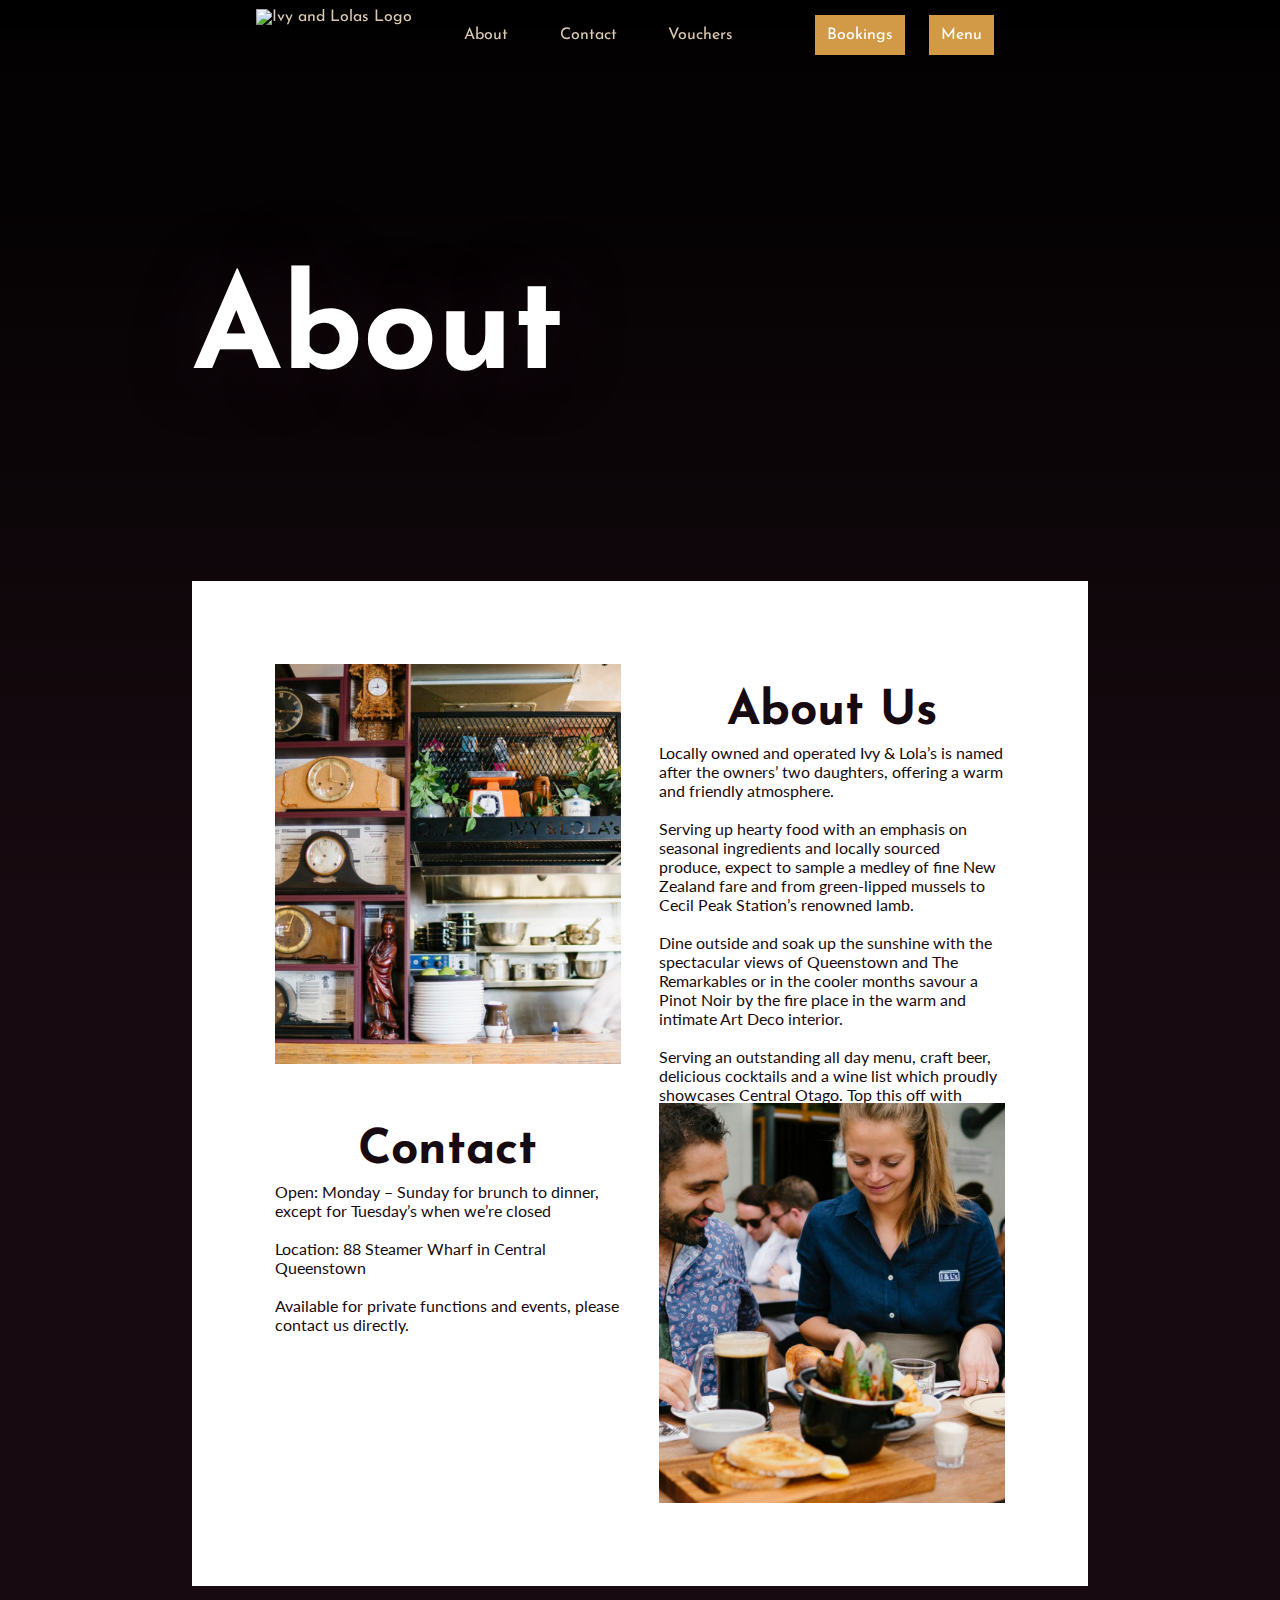
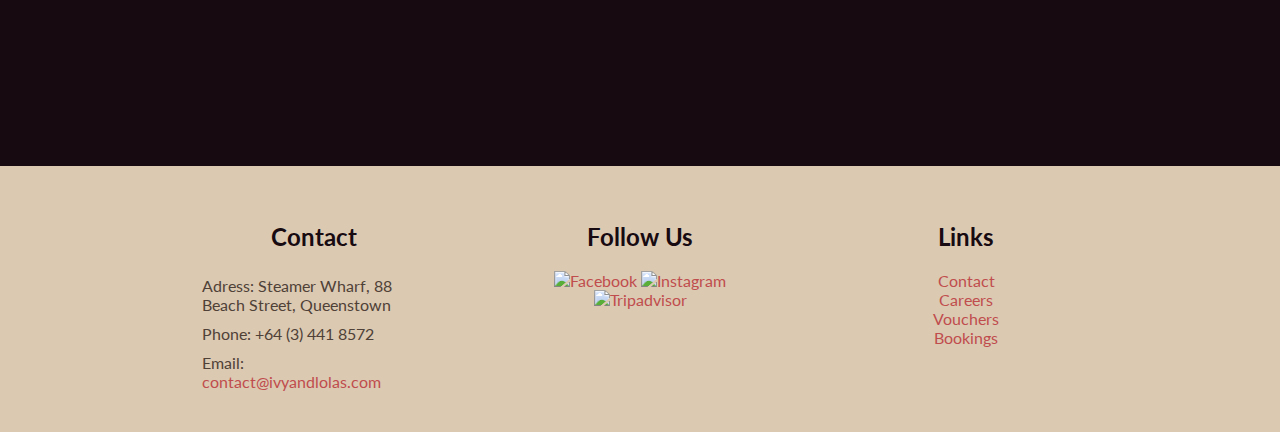
==== about.html @ 7a624e5d "Started work on the template on the "About" page that will be reused on the contact, vouchers and bo" ====
<!DOCTYPE html>
<html lang="en">
<head>
  <meta charset="UTF-8">
  <meta name="viewport" content="width=device-width, initial-scale=1.0">
  <meta http-equiv="X-UA-Compatible" content="ie=edge">
  <link rel="stylesheet" href="style.css">
  <title>About - Ivy & Lola's Queenstown open from 9am - late serving brunch & dinner</title>
</head>
<body>
  <div class="menuimg" id="heroimgBrunch">
    <div id="nav">
      <nav>
        <div id="containernav">
          <div id="block1">
            <a href="index.html"> <img id="Logo" src="Images/Logo.png" alt="Ivy and Lolas Logo"> </a>
          </div>
          <div id="block2">
            <div class="midnavtxt"><a href="about.html">About</a></div>
            <div class="midnavtxt"><a href="contact.html">Contact</a></div>
            <div class="midnavtxt"><a href="Voucher.html">Vouchers</a></div>
          </div>
          <div id="block3">
            <div class="cta"><a href="Book.html">Bookings</a></div>
            <div class="cta"><a href="Menu.html">Menu</a></div>
          </div>
        </div>
      </nav>
    </div>






    <div class="herotxt" id="htxt1">About</div>

  <div class="nondisplacedtxtboxcont">
   <div class="textbox">
     <div class="flexoverflow4x4" id="aboutimg1"></div>
     <div class="flexoverflow4x4">
       <div class="centercont toppadding">
         <div>
            <h1>
               About Us
            </h1>
            <div class="menuitemtxt">

Locally owned and operated Ivy & Lola’s is named after the owners’ two daughters, offering a warm and friendly atmosphere. <br> <br>
Serving up hearty food with an emphasis on seasonal ingredients and locally sourced produce, expect to sample a medley of fine New Zealand fare and from green-lipped mussels to Cecil Peak Station’s renowned lamb. <br> <br>
Dine outside and soak up the sunshine with the spectacular views of Queenstown and The Remarkables or in the cooler months savour a Pinot Noir by the fire place in the warm and intimate Art Deco interior.
<br> <br> Serving an outstanding all day menu, craft beer, delicious cocktails and a wine list which proudly showcases Central Otago.  Top this off with excellent service and you will see why Ivy and Lola’s is amongst Queenstown’s select dining experiences.
</div>
         </div>
      </div>
     </div>
     <div class="flexoverflow4x4">
       <div class="centercont toppadding">
         <div>
            <h1>
               Contact
            </h1>
            <div class="menuitemtxt">
              Open: Monday – Sunday for brunch to dinner, except for Tuesday’s when we’re closed <br> <br>

Location: 88 Steamer Wharf in Central Queenstown <br> <br>

Available for private functions and events, please contact us directly.
            </div>
         </div>
      </div>
     </div>
     <div class="flexoverflow4x4" id="aboutimg2"></div>
   </div>
  </div>
</div>



  <footer>
    <div class="footertab" id="footertab1">
      <h2>
        Contact
      </h2>
      <div class="subfootertext">
        <div class="fcpadding">
          Adress: Steamer Wharf,
  88 Beach Street, Queenstown
        </div>
        <div class="fcpadding">
          Phone: +64 (3) 441 8572
        </div>
        <div class="fcpadding">
          Email: <a href="mailto:contact@ivyandlolas.com"> contact@ivyandlolas.com</a>
        </div>
      </div>
    </div>
    <div class="footertab">
      <h2>
        Follow Us
      </h2>
      <div class="subfootertext">
  <a href="https://www.facebook.com/IvyandLolas/"><img src="Images/Star-Facebook-Transparent.png" alt="Facebook" class="footerlogos"></img></a>
  <a href="https://www.instagram.com/ivyandlolas/"><img src="Images/Star-Instagram-Transparent.png" alt="Instagram" class="footerlogos"></img></a>
  <a href="https://www.tripAdvisor.co.uk/Restaurant_Review-g255122-d3347935-Reviews-Ivy_Lola_s_Kitchen_Bar-Queenstown_Otago_Region_South_Island.html"><img src="Images/Star-TripAdvisor-Transparent.png" alt="Tripadvisor" class="footerlogos"></img></a>
      </div>
    </div>
    <div class="footertab">
      <h2>
        Links
      </h2>
      <div class="subfootertext">
        <a href="Contact.html">Contact</a><br>
        <a href="Careers.html">Careers</a><br>
        <a href="Voucher.html">Vouchers</a><br>
        <a href="Book.html">Bookings</a><br>
      </div>
    </div>
  </footer>
</body>
</html>
---- style.css ----
@import url('https://fonts.googleapis.com/css2?family=Josefin+Sans:wght@400;700&family=Lato:wght@300&display=swap');
/*
font-family: 'Josefin Sans', sans-serif;
font-family: 'Lato', sans-serif;

BELOW IS THE INITIAL SETUP & COLOURS
*/
:root {
--Main: #D29947;
--MainL: #4F4137;
--MainLL: #dbc9b2;
--MainD: #C04D4D;
--White: #ffffff;
--Black: #170a10;
}
html {
  scroll-behavior: smooth;
}
body {
  font-family: 'Lato', sans-serif;
  margin: 0;
  padding: 0;
  display: inline-block;
  font-size: 16px;
  background-color: var(--Black);
  color: var(--White);
  overflow-x: hidden;
}
/*
--------------------------------------------------------------------
ABOVE IS THE INITIAL SETUP & COLOURS

BELOW IS THE NAVIGATION BAR CSS
--------------------------------------------------------------------
*/
nav {
  display: flex;
  font-family: 'Josefin Sans', sans-serif;
  width: 100vw;
  justify-content: center;
}
#nav {
  position: fixed;
  background: linear-gradient(180deg, rgba(0,0,0,1) 0%, rgba(255,255,255,0) 100%);
  z-index: 2;
}
a {
  text-decoration: none;
  color: var(--MainLL);
}
a:hover{
  color: var(--Main);
}
#sidemenu a {
  color: var(--MainD);
}
#sidemenu a:hover {
  color: var(--Main);
  text-decoration: underline;
}
#containernav {
  width: 60vw;
  display: flex;
  justify-content: space-between;
  flex-flow: nowrap;
  margin: 1vh;
}
#block1 {
  /* width: 8%; */
  /* justify-content: space-around; */
  /* align-items: center; */
}
#Logo {
  width: 80px;
  justify-content: space-around;
}
#block2 {
  /* width: 50%; */
  display: flex;
  /* justify-content: space-around; */
  align-items: center;
}
#longdivider {
  padding: 0 5px;
}
.midnavtxt {
  padding: 0 1vw;
  text-decoration: none;
}
.midnavtxt a {
  padding: 1vw;
}
#block3 {
  display: flex;
  /* justify-content: space-around; */
  align-items: center;
  padding: 18px;
}
.cta a{
  /* text-decoration: none; */
  background-color: var(--Main);
  color: var(--White);
  margin: 0 12px;
  padding: 12px;
  /* text-align: center; */
  /* align-self: center; */
}
.cta a:hover {
  color: var(--Black);
  background-color: var(--MainLL);
}
/*
--------------------------------------------------------------------
ABOVE IS THE NAVIGATION BAR CSS

BELOW IS HERO TEXT / HERO IMAGES
--------------------------------------------------------------------
*/
.heroimg {
  width: 100vw;
  height: 100vh;
}
.menuimg {
  position: relative;
}
#heroimg1 {
  background: linear-gradient(180deg, var(--Black) 5%, rgba(255,255,255,0) 100%), url("Images/HeroImg1.jpg");
  background-position: center;
  background-size: cover;
  /* opacity: 80%; */
}
#heroimg2 {
  background: linear-gradient(180deg, var(--Black) 5%, rgba(255,255,255,0) 100%), url("Images/HeroImg2.jpg");
  background-position: center;
  background-size: cover;
}
#heroimgAboutUs {
  background: linear-gradient(180deg, var(--Black) 5%, rgba(255,255,255,0) 100%), url("Images/HeroImg2.jpg");
  background-position: center;
  background-size: cover;
}
#heroimgBrunch {
  background: linear-gradient(180deg, rgba(0,0,0,0.8) 20%, rgba(255,255,255,0) 100%), url("Images/HeroImgBR.jpg") 50%;
  width: 100vw;
  background-attachment: fixed;
  background-position: center;
  background-size: cover;
}
#heroimgDinner {
  background: linear-gradient(180deg, rgba(0,0,0,0.8) 20%, rgba(255,255,255,0) 100%), url("Images/HeroImgDI.jpg") 50%;
  width: 100vw;
  background-attachment: fixed;
  background-position: center;
  background-size: cover;
}
#heroimgDesert {
  background: linear-gradient(180deg, rgba(0,0,0,0.8) 20%, rgba(255,255,255,0) 100%), url("Images/HeroImgDE.jpg") 50%;
  width: 100vw;
  background-attachment: fixed;
  background-position: center;
  background-size: cover;
}
#heroimgKids {
  background: linear-gradient(180deg, rgba(0,0,0,0.8) 20%, rgba(255,255,255,0) 100%), url("Images/HeroImgKI.jpg") 50%;
  width: 100vw;
  background-attachment: fixed;
  background-position: center;
  background-size: cover;
}
#heroimgWine {
  background: linear-gradient(180deg, rgba(0,0,0,0.8) 20%, rgba(255,255,255,0) 100%), url("Images/HeroImgWI.jpg") 50%;
  width: 100vw;
  background-attachment: fixed;
  background-position: center;
  background-size: cover;
}
#heroimgBeer {
  background: linear-gradient(180deg, rgba(0,0,0,0.8) 20%, rgba(255,255,255,0) 100%), url("Images/HeroImgBE.jpg") 50%;
  width: 100vw;
  background-attachment: fixed;
  background-position: center;
  background-size: cover;
}
#heroimgCocktails {
  background: linear-gradient(180deg, rgba(0,0,0,0.8) 20%, rgba(255,255,255,0) 100%), url("Images/HeroImgCT.jpeg") 50%;
  width: 100vw;
  background-attachment: fixed;
  background-position: center;
  background-size: cover;
}
#heroimgSoftDrinks {
  background: linear-gradient(180deg, rgba(0,0,0,0.8) 20%, rgba(255,255,255,0) 100%), url("Images/HeroImgSD.jpg") 50%;
  width: 100vw;
  background-attachment: fixed;
  background-position: center;
  background-size: cover;
}
#heroimg4 {
  background: linear-gradient(180deg, var(--Black) 5%, rgba(255,255,255,0) 100%), url("Images/HeroImg4.jpg");
  background-position: center;
  background-size: cover;
}
#heroimg5 {
  background: linear-gradient(180deg, var(--Black) 5%, rgba(255,255,255,0) 100%), url("Images/HeroImg5.jpg");
  background-position: center;
  background-size: cover;
}
#heroimg6 {
  background: linear-gradient(180deg, var(--Black) 5%, rgba(255,255,255,0) 100%), url("Images/HeroImg6.jpg");
  background-position: center;
  background-size: cover;
}
.herotxt {
  font-family: 'Josefin Sans', sans-serif;
  color: var(--White);
  text-shadow: 0 0 5vw var(--Black);
  font-weight: bold;
  padding: 30vh 0 0 15vw;
  font-size: 130px;
}
.menutxt {
  padding: 20vh 0 10vh 5vw;
  font-size: 92px;
  background-color: rgba(0,0,0,.6);
  /* color: var(--Black); */
  width: 100vw;
  text-align: center;
}

.herosubtxt {
  padding-left: 15vw;
  font-size: 16px;
  opacity: 90%;
  font-family: 'Lato', sans-serif;
}
/*
--------------------------------------------------------------------
ABOVE IS HERO TEXT / HEAD OF PAGE

BELOW IS MID SECTION / IMAGE TILES
--------------------------------------------------------------------
*/
#columncont1 {
  width: 100%;
  height: 60vh;
  display: flex;
  align-items: center;
  justify-content: center;
  background: linear-gradient(90deg, var(--Black) 25%, rgba(255,255,255,0) 100%), url("Images/tile1.jpg");
  background-position: center;
  background-size: cover;
}
#columncont2 {
  width: 100%;
  height: 60vh;
  display: flex;
  align-items: center;
  justify-content: center;
  background: linear-gradient(-90deg, var(--Black) 25%, rgba(255,255,255,0) 100%), url("Images/tile2.jpg");
  background-position: center;
  background-size: cover;
}
#buttonincolumn2 {
  display: flex;
  flex-direction: row;
  width: 12vw;
  justify-content: space-between;
  align-self: flex-end;
}
#columncont2 .subcolumn {
  justify-content: flex-end;
}
#columncont2 .cHeader {
  text-align: right;
}
#columncont3 {
  width: 100%;
  height: 60vh;
  display: flex;
  align-items: center;
  justify-content: center;
  background: linear-gradient(90deg, var(--Black) 25%, rgba(255,255,255,0) 100%), url("Images/tile3.jpg");
  background-position: center;
  background-size: cover;
}
.columns .cta a {
  align-items: flex-end;
  justify-content: flex-end;
  padding: 0.8vw;
  margin-right: 20px;
}
.columns .cta {
  margin: 5vh 0;
}
.subcolumn {
  width: 60vw;
  display: flex;
  flex-direction: column;
  justify-content: space-between;
}
.columnmain {
  margin: 10vh 0;
}
.ctext {
  display: flex;
  justify-content: center;
}
#columncont2 .csubtxt {
  justify-content: flex-end;
  text-align: right;
}
.cHeader {
  font-size: 78px;
  font-family: 'Josefin Sans', sans-serif;
}
.csubtxt {
  font-size: 16px;
}
/*
--------------------------------------------------------------------
ABOVE IS MID SECTION / IMAGE TILES

BELOW IS FOOTER SECTION
--------------------------------------------------------------------
*/
footer {
  width: 100vw;
  display: flex;
  justify-content: center;
  padding: 4vh 0;
  color: var(--MainL);
  background: var(--MainLL);
  position: absolute;
  flex-flow: wrap;
  z-index: 5;
}
footer a{
  color: var(--MainD);
}
footer h2 {
  color: var(--Black);
}
#imagecontfooter {
  text-align: center;
}
#imagecontfooter .subfootertext {
  display: flex;
  justify-content: center;
}
#imagecontfooter img{
  padding: .4vw;
}
.subfootertext #contactfooter {
  text-align: right;
}
.footertab {
  width: 224px;
  padding: 0 4vw;
  text-align: center;
}
.footerlogos{
  width: 50px;
  height: 50px;
}
.footerlogos:hover {
  filter: invert(20%);
}
.fcpadding {
  padding: 5px 0;
}
#footertab1 .subfootertext {
  display: flex;
  flex-direction: column;
  text-align: left;
}
#fcleft {

}
#fcright {

}
/*
--------------------------------------------------------------------
ABOVE IS FOOTER SECTION

BELOW IS MENU SIDE-BAR
--------------------------------------------------------------------
*/
.menutitlecenter {
  width: 70%;
  text-align: center;
}
.menutitlecenter h2 {
  font-size: 36px;
}
#sidemenu {
  position: absolute;
  top: 0%;
  height: 100vh;
  width: 8vw;
  background: #fff;
  color: #000;
  padding: 0 3vw;
  display: flex;
  flex-direction: column;
  justify-content: center;
}
.subitemmenu {
  padding: 1.3vh 0;
}
.sidemenuitem h2{
  padding-top: 5vh;
  font-size: 240%;
}
#txtboxcont {
  width: 90vw;
  transform: translateX(12vw);
  display: flex;
  justify-content: center;
}
.nondisplacedtxtboxcont {
  width: 100vw;
  display: flex;
  justify-content: center;
}
#txtboxcont h5, #txtboxcont h2, #txtboxcont {
  color: var(--Black);
}

h5 {
  font-weight: 300;
}
.textbox {
  width: 60vw;
  padding: 5vw;
  background-color: var(--White);
  margin: 20vh 10%;
}
.MenuItem {
  display: flex;
  padding: 1% 0;
  border-bottom: 1px dashed var(--Black);
}
.hidebottom {
  padding-top: 5vh;
  border-bottom: 1px rgba(0,0,0,0);
}
.MenuItemleftRow {
  width: 70%;
  padding-right: 5%;
}
.menuitemprice {
  display: flex;
  align-items: center;
  padding-right: 5%;
  justify-content: space-between;
  width: 100px;
}
.menuitemprice div{
  width: 120px;
  text-align: center;
}
.menuitemdietary {
  width: 10%;
  font-size: 12px;
  display: flex;
  align-items: center;
  justify-content:flex-start;
}
.menuitemdietary img {
  height: 20px;
  width: 20px;
}
.menuitehead {
  font-size: 120%;
  font-weight: 600;
  padding: 5px 0;
}
.centercont {
    height: 30px;
    display: flex;
    justify-content: center;
    padding-bottom: 5px;
    width: 100%;
  }
.toppadding {
  padding: 5% 0;
}
.centercont h1 {
  font-family: 'Josefin Sans', sans-serif;
  font-size: 300%;
  text-align: center;
  margin: 2% 0;
}
.dietexplainitem {
  display: flex;
  justify-content: center;
  height: 20px;
  width: 20%;
}
.dietexplainitem img {
  padding-right: 3%;
  width: 20px;
  height: 20px;
}
/*
--------------------------------------------------------------------
ABOVE IS MENU SIDE-BAR

BELOW IS ABOUT/CONTACT/VOUCHERS/BOOKING PAGES
--------------------------------------------------------------------
*/
.flexoverflow4x4 {
    width: 45%;
    height: 400px;
    margin: 2.5%;
}
.nondisplacedtxtboxcont .textbox {
  width: 60vw;
  padding: 5vw;
  background-color: var(--White);
  color: var(--Black);
  margin: 20vh 10%;
  display: flex;
  flex-wrap: wrap;
  justify-content: flex-start;
  align-items: center;
}
#aboutimg1 {
 background-image: url(Images/Tileimg1.jpg);
 background-position: center;
 background-size: cover;
}
#aboutimg2 {
  background-image: url(Images/Tileimg2.jpg);
  background-position: center;
  background-size: cover;
}
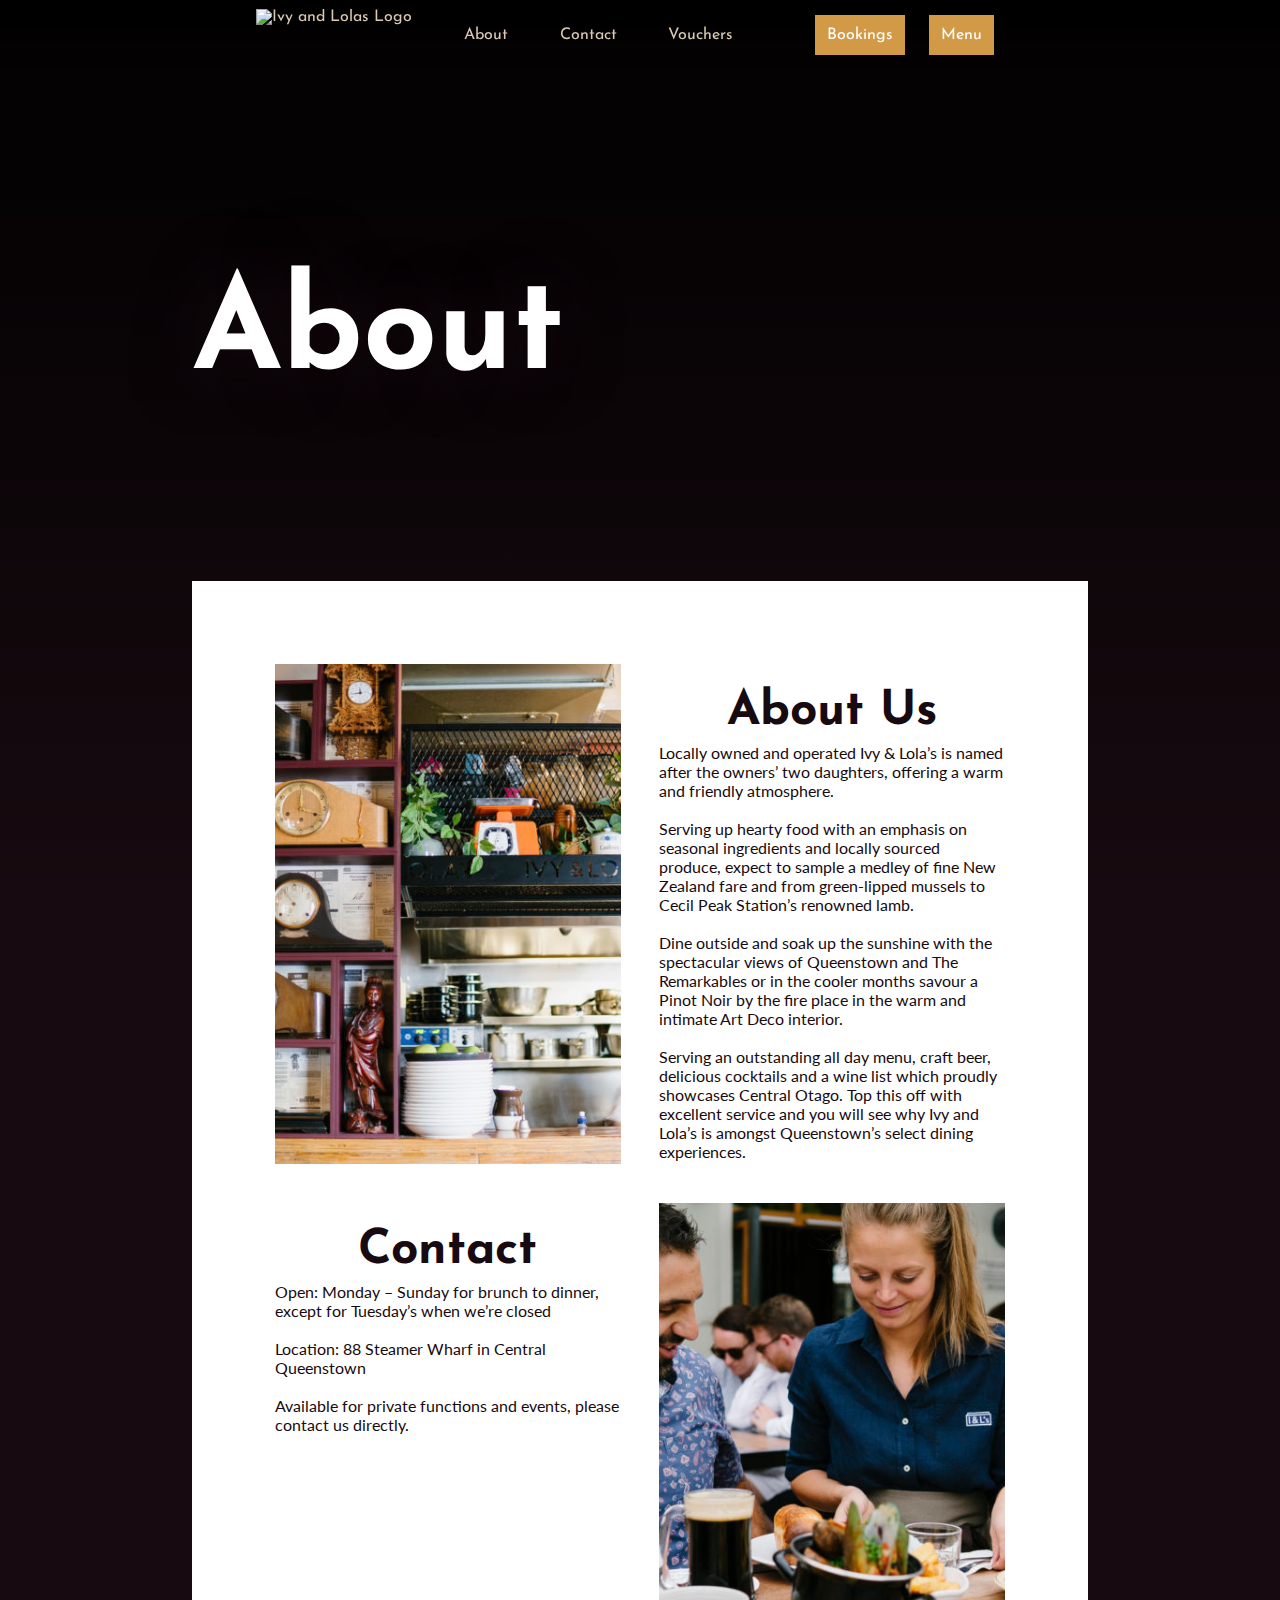
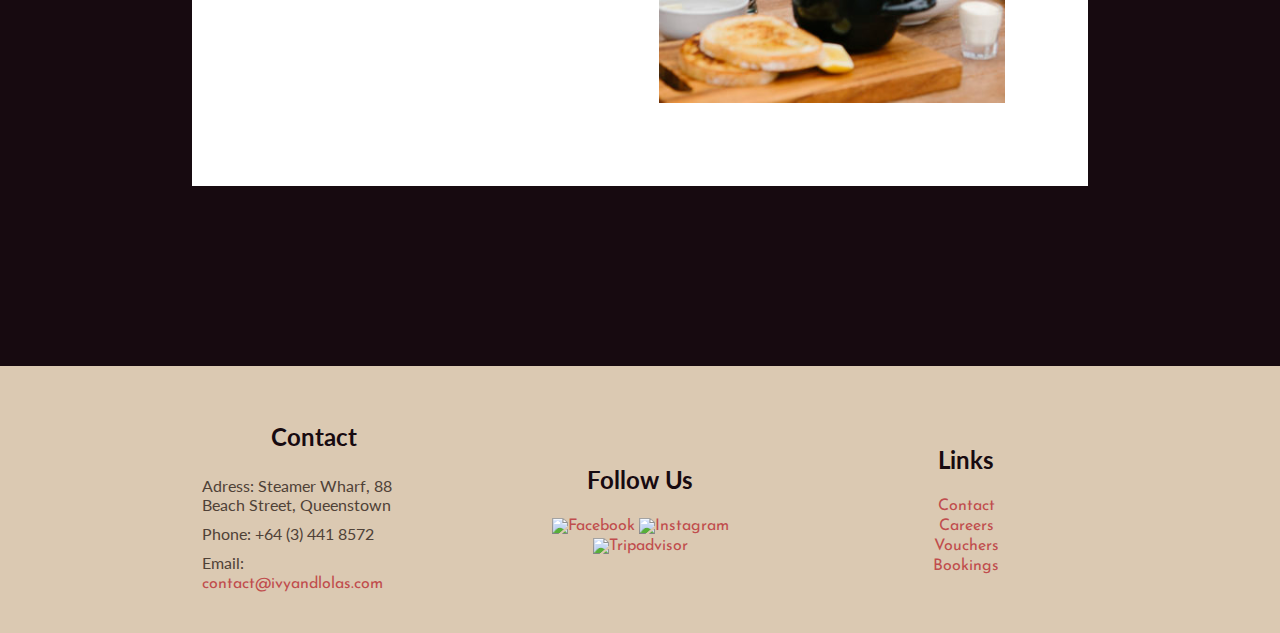
==== commit 66e87660: "Media queries for about page" ====
--- a/about.html
+++ b/about.html
@@ -54,7 +54,7 @@
          </div>
       </div>
      </div>
-     <div class="flexoverflow4x4">
+     <div class="flexoverflow4x4" id="orderendmq">
        <div class="centercont toppadding">
          <div>
             <h1>
@@ -100,9 +100,9 @@
         Follow Us
       </h2>
       <div class="subfootertext">
-  <a href="https://www.facebook.com/IvyandLolas/"><img src="Images/Star-Facebook-Transparent.png" alt="Facebook" class="footerlogos"></img></a>
-  <a href="https://www.instagram.com/ivyandlolas/"><img src="Images/Star-Instagram-Transparent.png" alt="Instagram" class="footerlogos"></img></a>
-  <a href="https://www.tripAdvisor.co.uk/Restaurant_Review-g255122-d3347935-Reviews-Ivy_Lola_s_Kitchen_Bar-Queenstown_Otago_Region_South_Island.html"><img src="Images/Star-TripAdvisor-Transparent.png" alt="Tripadvisor" class="footerlogos"></img></a>
+  <a href="https://www.facebook.com/IvyandLolas/"><img src="Images/Star-Facebook-Transparent.png" alt="Facebook" class="footerlogos"></a>
+  <a href="https://www.instagram.com/ivyandlolas/"><img src="Images/Star-Instagram-Transparent.png" alt="Instagram" class="footerlogos"></a>
+  <a href="https://www.tripAdvisor.co.uk/Restaurant_Review-g255122-d3347935-Reviews-Ivy_Lola_s_Kitchen_Bar-Queenstown_Otago_Region_South_Island.html"><img src="Images/Star-TripAdvisor-Transparent.png" alt="Tripadvisor" class="footerlogos"></a>
       </div>
     </div>
     <div class="footertab">
--- a/style.css
+++ b/style.css
@@ -46,6 +46,7 @@
 }
 a {
   text-decoration: none;
+  font-family: 'Josefin Sans', sans-serif;
   color: var(--MainLL);
 }
 a:hover{
@@ -80,7 +81,7 @@
   /* justify-content: space-around; */
   align-items: center;
 }
-#longdivider {
+.longdivider {
   padding: 0 5px;
 }
 .midnavtxt {
@@ -286,7 +287,6 @@
 .columns .cta a {
   align-items: flex-end;
   justify-content: flex-end;
-  padding: 0.8vw;
   margin-right: 20px;
 }
 .columns .cta {
@@ -324,15 +324,16 @@
 --------------------------------------------------------------------
 */
 footer {
-  width: 100vw;
-  display: flex;
-  justify-content: center;
-  padding: 4vh 0;
-  color: var(--MainL);
-  background: var(--MainLL);
-  position: absolute;
-  flex-flow: wrap;
-  z-index: 5;
+    width: 100vw;
+    display: flex;
+    justify-content: center;
+    align-items: center;
+    padding: 4vh 0;
+    color: var(--MainL);
+    background: var(--MainLL);
+    position: absolute;
+    flex-flow: wrap;
+    z-index: 5;
 }
 footer a{
   color: var(--MainD);
@@ -412,7 +413,7 @@
   padding-top: 5vh;
   font-size: 240%;
 }
-#txtboxcont {
+.txtboxcont {
   width: 90vw;
   transform: translateX(12vw);
   display: flex;
@@ -423,10 +424,12 @@
   display: flex;
   justify-content: center;
 }
-#txtboxcont h5, #txtboxcont h2, #txtboxcont {
+.txtboxcont h5, .txtboxcont h2, .txtboxcont {
   color: var(--Black);
 }
-
+h1 {
+  font-family: 'Josefin Sans', sans-serif;
+}
 h5 {
   font-weight: 300;
 }
@@ -503,6 +506,12 @@
   width: 20px;
   height: 20px;
 }
+.spacevli li{
+  padding: 10px 0;
+}
+.bold {
+  font-weight: bold;
+}
 /*
 --------------------------------------------------------------------
 ABOVE IS MENU SIDE-BAR
@@ -512,7 +521,7 @@
 */
 .flexoverflow4x4 {
     width: 45%;
-    height: 400px;
+    height: 500px;
     margin: 2.5%;
 }
 .nondisplacedtxtboxcont .textbox {
@@ -536,3 +545,55 @@
   background-position: center;
   background-size: cover;
 }
+/*
+--------------------------------------------------------------------
+ABOVE IS ABOUT/CONTACT/VOUCHERS/BOOKING PAGES
+
+BELOW IS MEDIA QUERIES
+--------------------------------------------------------------------
+*/
+@media screen and (max-width: 900px) {
+  footer {
+    flex-direction: column;
+  }
+  .footertab {
+    width: auto;
+    padding: 2vh 4vw;
+  }
+  .flexoverflow4x4 {
+    width: 100%;
+    height: 400px;
+  }
+  .nondisplacedtxtboxcont .textbox {
+    width: 100vw;
+    margin: 20vh 0;
+  }
+  #aboutimg2 {
+    order: 1;
+    margin-top: 100px;
+  }
+  #orderendmq {
+    order: 2;
+    height: 240px;
+  }
+  #footertab1 .subfootertext {
+    text-align: center;
+  }
+}
+@media screen and (max-width: 1180px) {
+  .nondisplacedtxtboxcont .textbox {
+    width: 100vw;
+    margin: 20vh 0;
+  }
+  #sidemenu {
+    display: none;
+  }
+  .textbox {
+    width: 100vw;
+    margin: 20vh 5vw;
+  }
+  .txtboxcont {
+    width: 100vw;
+    transform: none;
+  }
+}
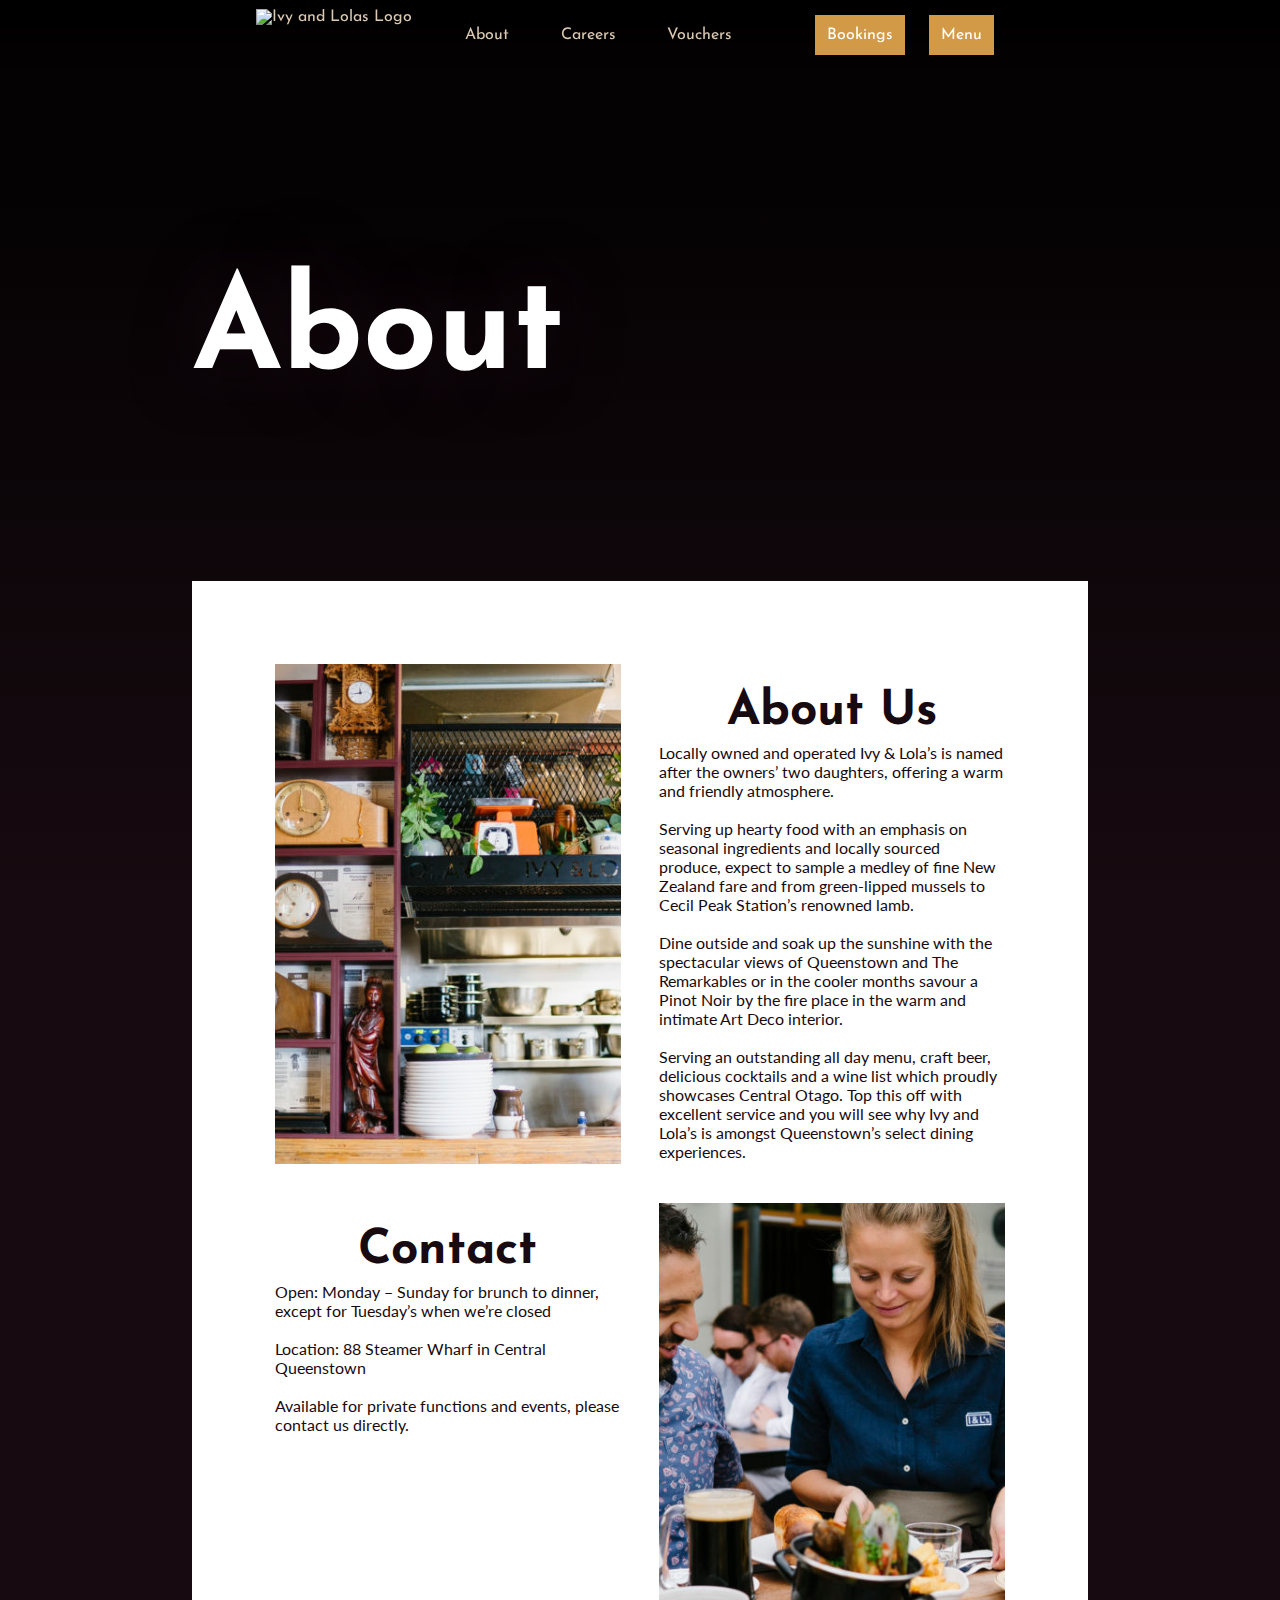
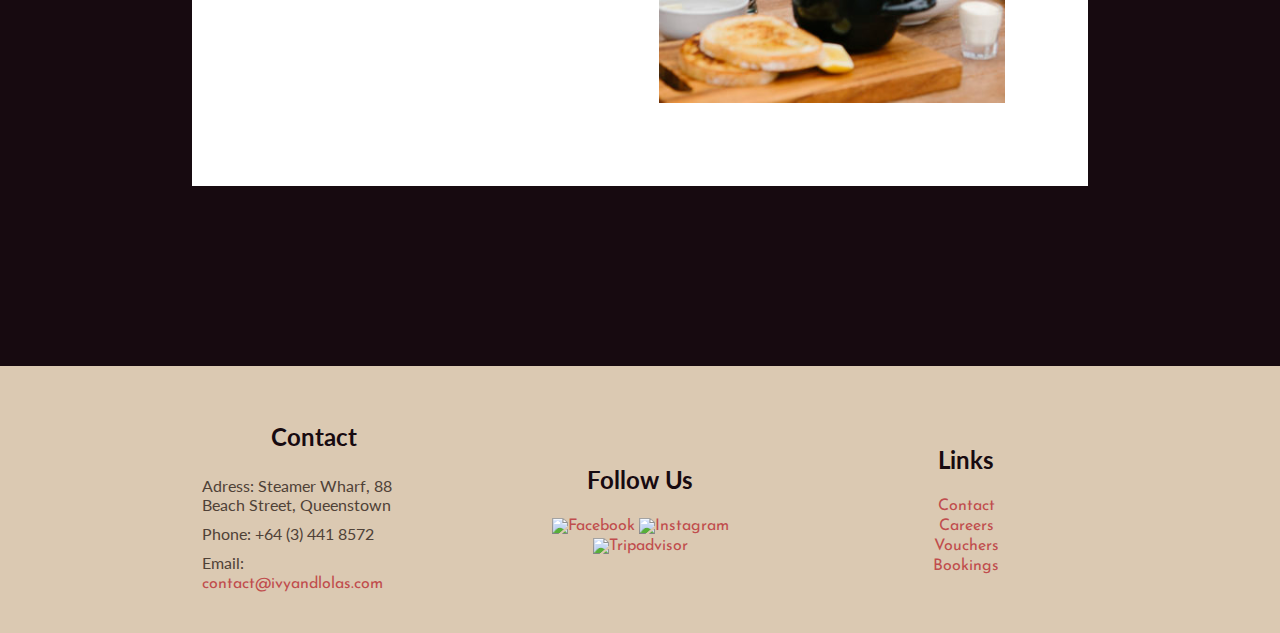
==== commit e35cbf28: "Careers not contact" ====
--- a/about.html
+++ b/about.html
@@ -17,7 +17,7 @@
           </div>
           <div id="block2">
             <div class="midnavtxt"><a href="about.html">About</a></div>
-            <div class="midnavtxt"><a href="contact.html">Contact</a></div>
+            <div class="midnavtxt"><a href="careers.html">Careers</a></div>
             <div class="midnavtxt"><a href="Voucher.html">Vouchers</a></div>
           </div>
           <div id="block3">
--- a/style.css
+++ b/style.css
@@ -128,6 +128,7 @@
   background: linear-gradient(180deg, var(--Black) 5%, rgba(255,255,255,0) 100%), url("Images/HeroImg1.jpg");
   background-position: center;
   background-size: cover;
+  background-attachment: fixed;
   /* opacity: 80%; */
 }
 #heroimg2 {
@@ -264,7 +265,6 @@
 #buttonincolumn2 {
   display: flex;
   flex-direction: row;
-  width: 12vw;
   justify-content: space-between;
   align-self: flex-end;
 }
@@ -552,7 +552,7 @@
 BELOW IS MEDIA QUERIES
 --------------------------------------------------------------------
 */
-@media screen and (max-width: 900px) {
+@media screen and (max-width: 885px) {
   footer {
     flex-direction: column;
   }
@@ -578,6 +578,20 @@
   }
   #footertab1 .subfootertext {
     text-align: center;
+  }
+  #block1 {
+    display: none;
+  }
+  #containernav {
+    width: 90vw;
+  }
+}
+@media screen and (max-width: 872px) {
+  .herosubtxt {
+    padding-left: 2vw;
+  }
+  .herotxt {
+    padding: 30vh 0 0 2vw;
   }
 }
 @media screen and (max-width: 1180px) {
@@ -597,3 +611,16 @@
     transform: none;
   }
 }
+
+
+
+
+#overlay1 {
+  display: none;
+  position: absolute;
+  width: 100vw;
+  height: 100vh;
+  background-size: cover;
+  background-position: center;
+  background-image: url(Images/Overlay1.png);
+}
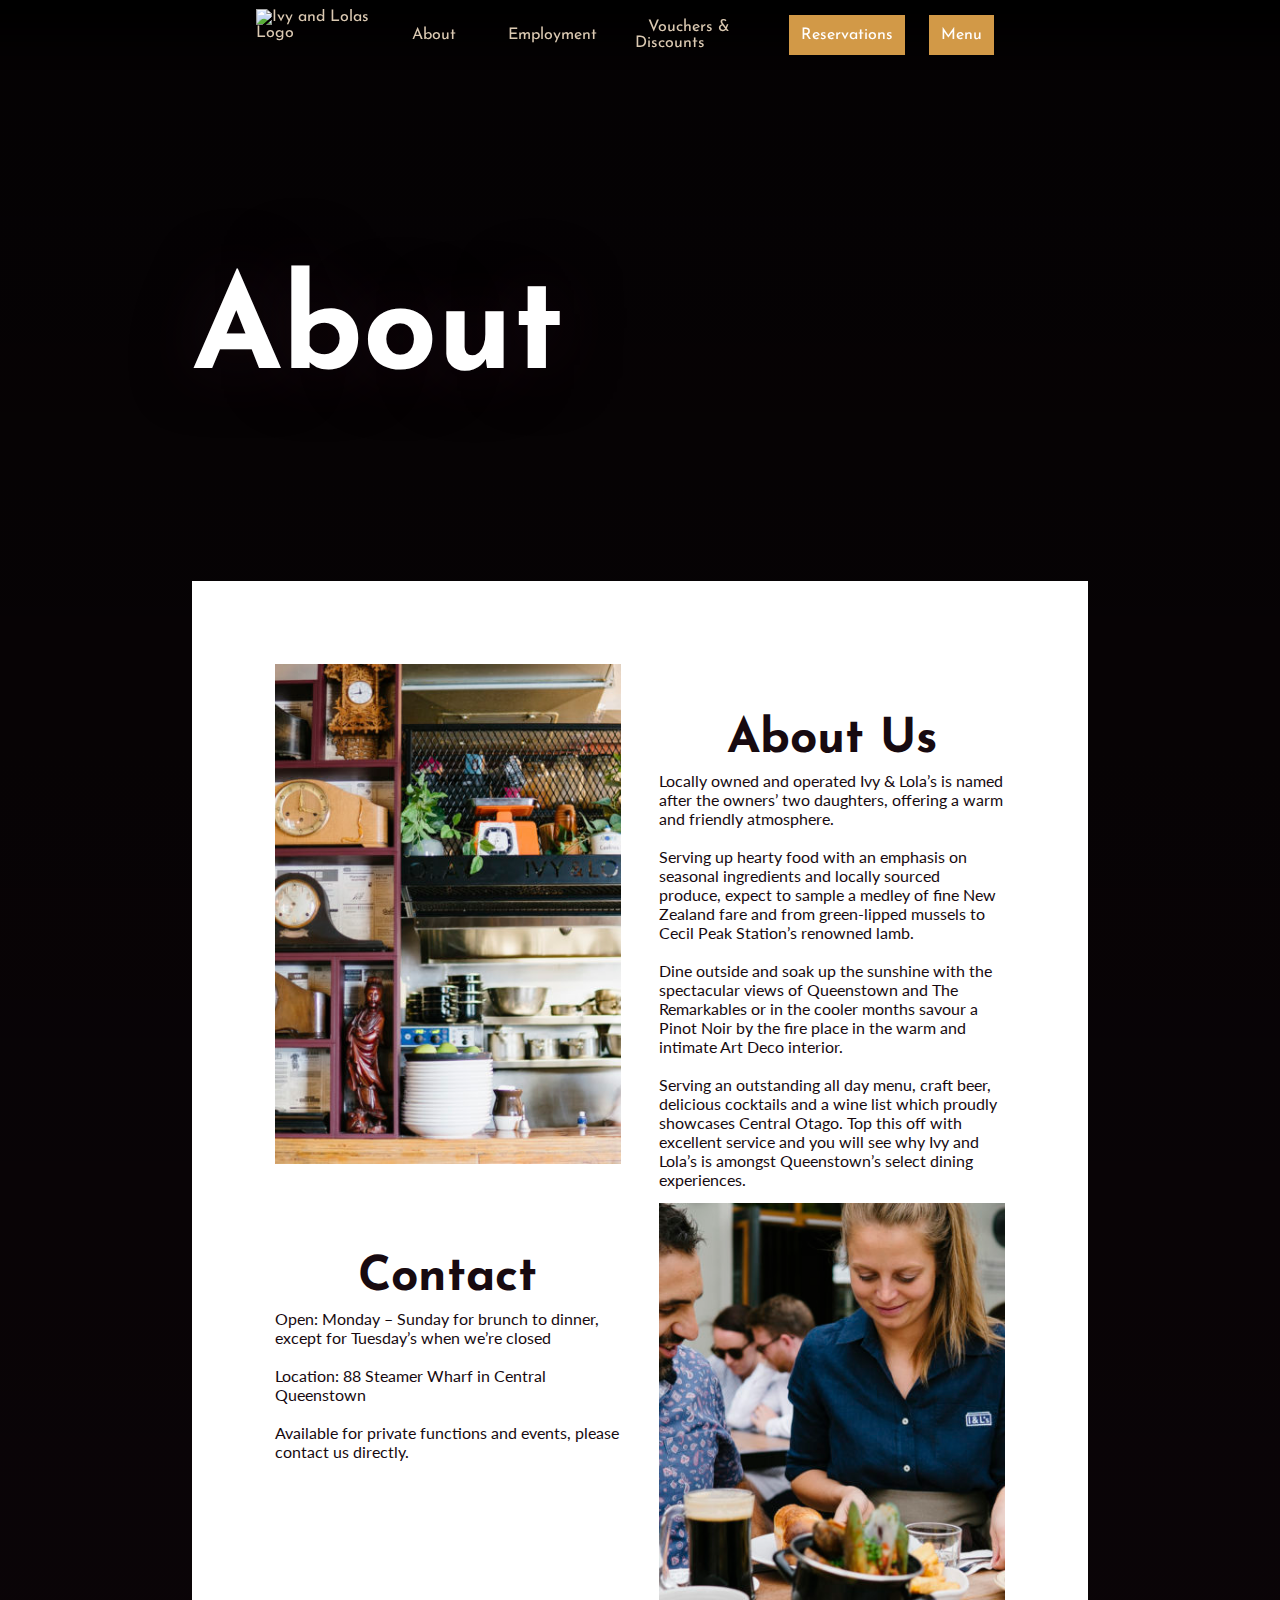
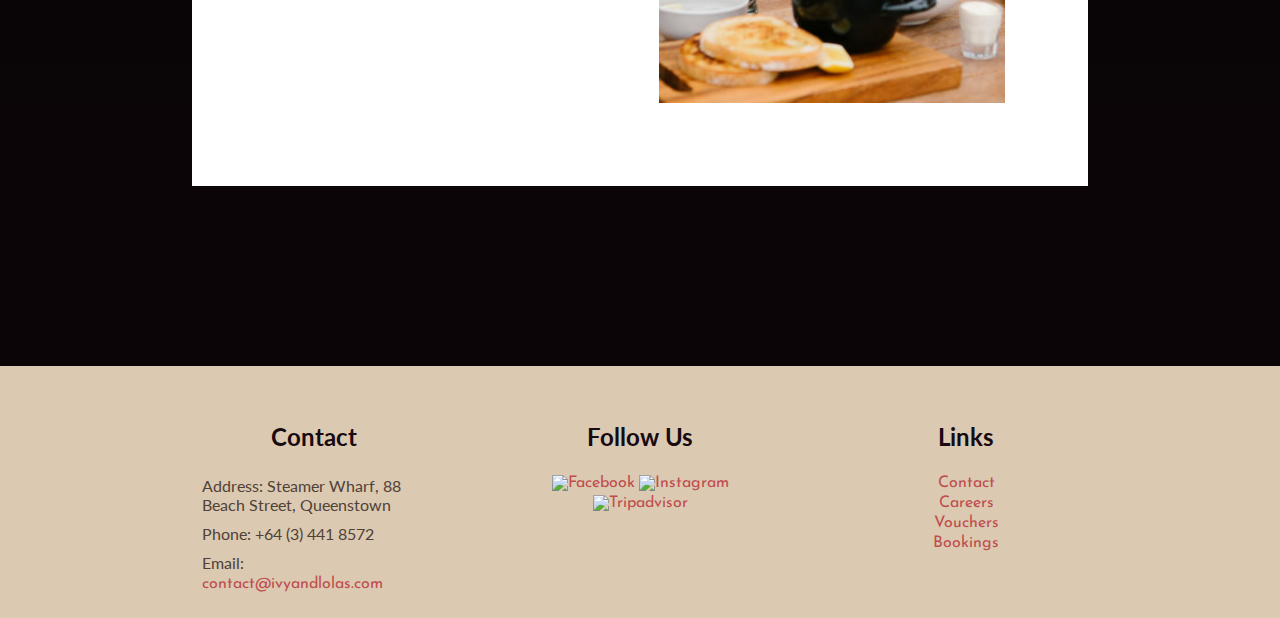
==== commit 1f6c3844: "foooter" ====
--- a/about.html
+++ b/about.html
@@ -8,7 +8,7 @@
   <title>About - Ivy & Lola's Queenstown open from 9am - late serving brunch & dinner</title>
 </head>
 <body>
-  <div class="menuimg" id="heroimgBrunch">
+  <div class="menuimg" id="heroimg2">
     <div id="nav">
       <nav>
         <div id="containernav">
@@ -17,11 +17,11 @@
           </div>
           <div id="block2">
             <div class="midnavtxt"><a href="about.html">About</a></div>
-            <div class="midnavtxt"><a href="careers.html">Careers</a></div>
-            <div class="midnavtxt"><a href="Voucher.html">Vouchers</a></div>
+            <div class="midnavtxt"><a href="careers.html">Employment</a></div>
+            <div class="midnavtxt"><a href="Voucher.html">Vouchers & Discounts</a></div>
           </div>
           <div id="block3">
-            <div class="cta"><a href="Book.html">Bookings</a></div>
+            <div class="cta"><a href="Book.html">Reservations</a></div>
             <div class="cta"><a href="Menu.html">Menu</a></div>
           </div>
         </div>
@@ -77,45 +77,45 @@
 
 
 
-  <footer>
-    <div class="footertab" id="footertab1">
-      <h2>
-        Contact
-      </h2>
-      <div class="subfootertext">
-        <div class="fcpadding">
-          Adress: Steamer Wharf,
-  88 Beach Street, Queenstown
-        </div>
-        <div class="fcpadding">
-          Phone: +64 (3) 441 8572
-        </div>
-        <div class="fcpadding">
-          Email: <a href="mailto:contact@ivyandlolas.com"> contact@ivyandlolas.com</a>
-        </div>
+<footer>
+  <div class="footertab" id="footertab1">
+    <h2>
+      Contact
+    </h2>
+    <div class="subfootertext">
+      <div class="fcpadding">
+        Address: Steamer Wharf,
+88 Beach Street, Queenstown
+      </div>
+      <div class="fcpadding">
+        Phone: +64 (3) 441 8572
+      </div>
+      <div class="fcpadding">
+        Email: <a href="mailto:contact@ivyandlolas.com"> contact@ivyandlolas.com</a>
       </div>
     </div>
-    <div class="footertab">
-      <h2>
-        Follow Us
-      </h2>
-      <div class="subfootertext">
-  <a href="https://www.facebook.com/IvyandLolas/"><img src="Images/Star-Facebook-Transparent.png" alt="Facebook" class="footerlogos"></a>
-  <a href="https://www.instagram.com/ivyandlolas/"><img src="Images/Star-Instagram-Transparent.png" alt="Instagram" class="footerlogos"></a>
-  <a href="https://www.tripAdvisor.co.uk/Restaurant_Review-g255122-d3347935-Reviews-Ivy_Lola_s_Kitchen_Bar-Queenstown_Otago_Region_South_Island.html"><img src="Images/Star-TripAdvisor-Transparent.png" alt="Tripadvisor" class="footerlogos"></a>
-      </div>
+  </div>
+  <div class="footertab">
+    <h2>
+      Follow Us
+    </h2>
+    <div class="subfootertext">
+<a href="https://www.facebook.com/IvyandLolas/"><img src="Images/Star-Facebook-Transparent.png" alt="Facebook" class="footerlogos"></a>
+<a href="https://www.instagram.com/ivyandlolas/"><img src="Images/Star-Instagram-Transparent.png" alt="Instagram" class="footerlogos"></a>
+<a href="https://www.tripAdvisor.co.uk/Restaurant_Review-g255122-d3347935-Reviews-Ivy_Lola_s_Kitchen_Bar-Queenstown_Otago_Region_South_Island.html"><img src="Images/Star-TripAdvisor-Transparent.png" alt="Tripadvisor" class="footerlogos"></a>
     </div>
-    <div class="footertab">
-      <h2>
-        Links
-      </h2>
-      <div class="subfootertext">
-        <a href="Contact.html">Contact</a><br>
-        <a href="Careers.html">Careers</a><br>
-        <a href="Voucher.html">Vouchers</a><br>
-        <a href="Book.html">Bookings</a><br>
-      </div>
+  </div>
+  <div class="footertab">
+    <h2>
+      Links
+    </h2>
+    <div class="subfootertext">
+      <a href="Contact.html">Contact</a><br>
+      <a href="Careers.html">Careers</a><br>
+      <a href="Voucher.html">Vouchers</a><br>
+      <a href="Book.html">Bookings</a><br>
     </div>
-  </footer>
+  </div>
+</footer>
 </body>
 </html>
--- a/style.css
+++ b/style.css
@@ -132,7 +132,7 @@
   /* opacity: 80%; */
 }
 #heroimg2 {
-  background: linear-gradient(180deg, var(--Black) 5%, rgba(255,255,255,0) 100%), url("Images/HeroImg2.jpg");
+  background: linear-gradient(rgba(0,0,0,0.8) 5%, rgba(0,0,0,0.5) 100%), url("Images/HeroImg2.jpg");
   background-position: center;
   background-size: cover;
 }
@@ -198,17 +198,22 @@
   background-size: cover;
 }
 #heroimg4 {
-  background: linear-gradient(180deg, var(--Black) 5%, rgba(255,255,255,0) 100%), url("Images/HeroImg4.jpg");
+  background: linear-gradient(180deg, rgba(0,0,0,0.8) 5%, rgba(0,0,0,0.5) 100%), url("Images/HeroImg4.jpg");
   background-position: center;
   background-size: cover;
 }
 #heroimg5 {
-  background: linear-gradient(180deg, var(--Black) 5%, rgba(255,255,255,0) 100%), url("Images/HeroImg5.jpg");
+  background: linear-gradient(180deg, rgba(0,0,0,0.8) 5%, rgba(0,0,0,0.5) 100%), url("Images/HeroImg5.jpg");
   background-position: center;
   background-size: cover;
 }
 #heroimg6 {
   background: linear-gradient(180deg, var(--Black) 5%, rgba(255,255,255,0) 100%), url("Images/HeroImg6.jpg");
+  background-position: center;
+  background-size: cover;
+}
+#heroimg7 {
+  background: linear-gradient(180deg, var(--Black) 5%, rgba(255,255,255,0) 100%), url("Images/HeroImg7.jpg");
   background-position: center;
   background-size: cover;
 }
@@ -222,7 +227,7 @@
 }
 .menutxt {
   padding: 20vh 0 10vh 5vw;
-  font-size: 92px;
+  font-size: 72px;
   background-color: rgba(0,0,0,.6);
   /* color: var(--Black); */
   width: 100vw;
@@ -231,7 +236,7 @@
 
 .herosubtxt {
   padding-left: 15vw;
-  font-size: 16px;
+  font-size: 21px;
   opacity: 90%;
   font-family: 'Lato', sans-serif;
 }
@@ -356,6 +361,7 @@
 }
 .footertab {
   width: 224px;
+  height: 180px;
   padding: 0 4vw;
   text-align: center;
 }
@@ -441,7 +447,7 @@
 }
 .MenuItem {
   display: flex;
-  padding: 1% 0;
+  padding: 1vh 0;
   border-bottom: 1px dashed var(--Black);
 }
 .hidebottom {
@@ -487,7 +493,7 @@
     width: 100%;
   }
 .toppadding {
-  padding: 5% 0;
+  padding: 5vh 0;
 }
 .centercont h1 {
   font-family: 'Josefin Sans', sans-serif;
@@ -523,6 +529,17 @@
     width: 45%;
     height: 500px;
     margin: 2.5%;
+}
+.flexoverflow3wide {
+  width: 28.33%;
+  height: 500px;
+  margin: 2.5%;
+}
+.flexoverflow3wideitemtop {
+  font-size: 200%;
+  font-weight: 300;
+  font-family: 'Josefin Sans', sans-serif;
+  padding-bottom: 5vh;
 }
 .nondisplacedtxtboxcont .textbox {
   width: 60vw;
@@ -545,6 +562,21 @@
   background-position: center;
   background-size: cover;
 }
+#careersimg1 {
+ background-image: url(Images/Tileimg3.jpg);
+ background-position: center;
+ background-size: cover;
+}
+#careersimg2 {
+  background-image: url(Images/Tileimg4.jpg);
+  background-position: center;
+  background-size: cover;
+}
+#vouchersimg1 {
+  background-image: url(Images/Tile1.jpg);
+  background-position: center;
+  background-size: cover;
+}
 /*
 --------------------------------------------------------------------
 ABOVE IS ABOUT/CONTACT/VOUCHERS/BOOKING PAGES
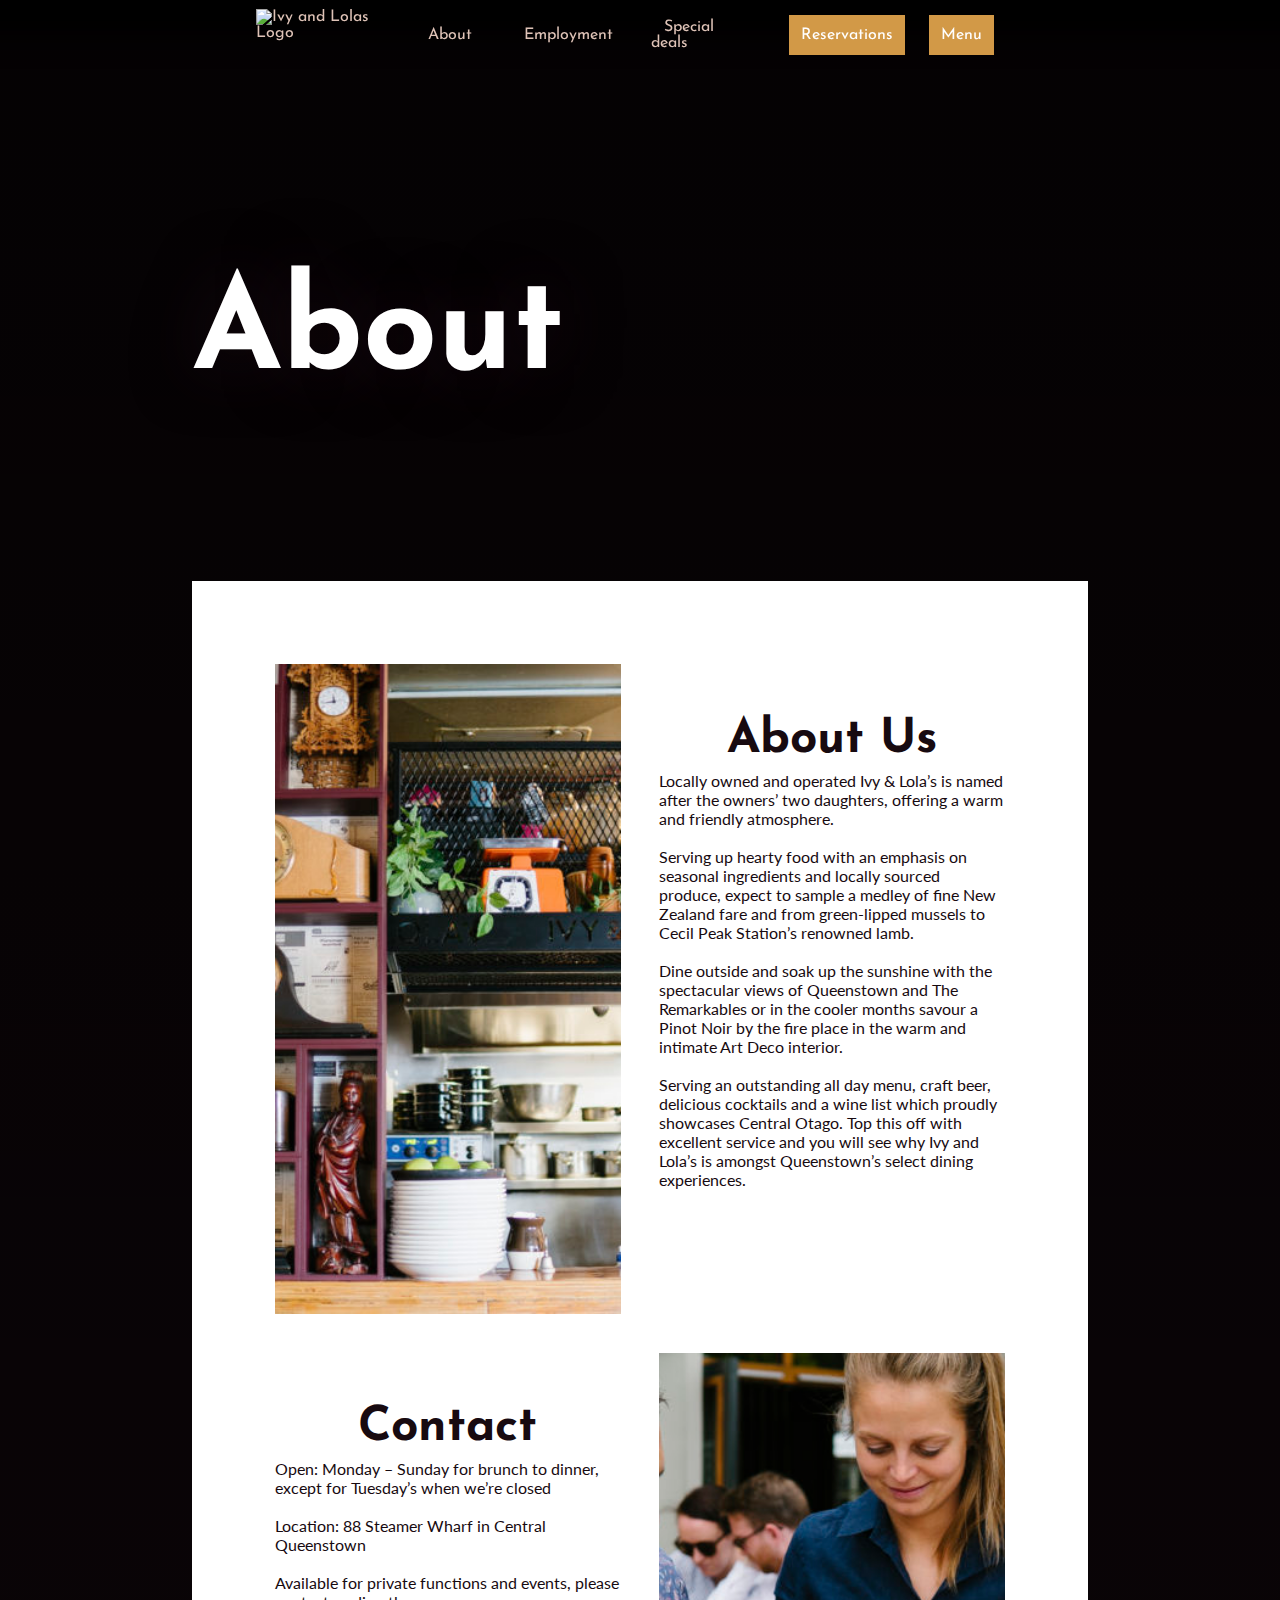
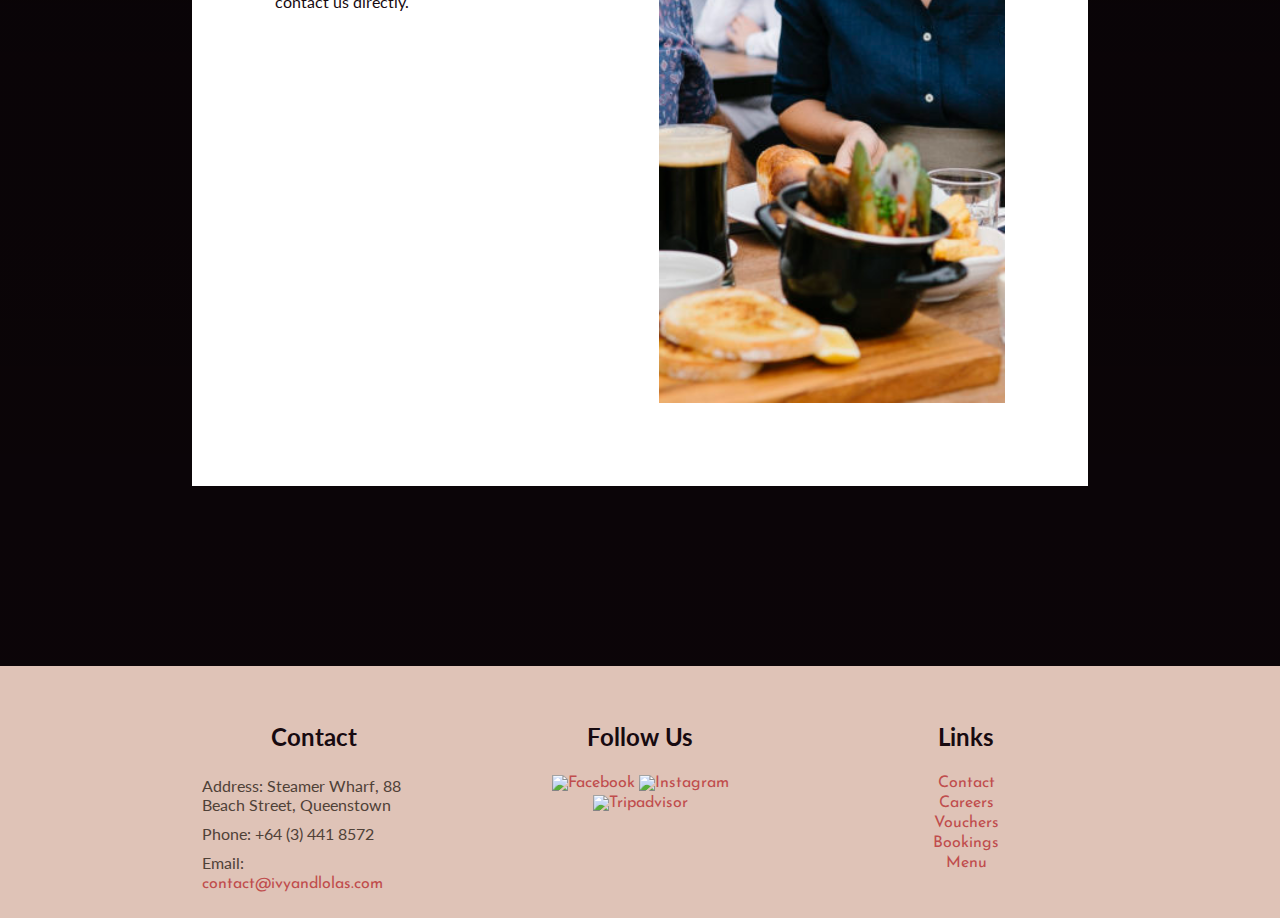
==== commit db3be074: "changed footer to conpensate for deleted pages on website." ====
--- a/about.html
+++ b/about.html
@@ -18,7 +18,7 @@
           <div id="block2">
             <div class="midnavtxt"><a href="about.html">About</a></div>
             <div class="midnavtxt"><a href="careers.html">Employment</a></div>
-            <div class="midnavtxt"><a href="Voucher.html">Vouchers & Discounts</a></div>
+            <div class="midnavtxt"><a href="Voucher.html">Special deals</a></div>
           </div>
           <div id="block3">
             <div class="cta"><a href="Book.html">Reservations</a></div>
@@ -110,10 +110,11 @@
       Links
     </h2>
     <div class="subfootertext">
-      <a href="Contact.html">Contact</a><br>
+      <a href="about.html">Contact</a><br>
       <a href="Careers.html">Careers</a><br>
       <a href="Voucher.html">Vouchers</a><br>
       <a href="Book.html">Bookings</a><br>
+      <a href="Menu.html">Menu</a><br>
     </div>
   </div>
 </footer>
--- a/style.css
+++ b/style.css
@@ -1,4 +1,4 @@
-@import url('https://fonts.googleapis.com/css2?family=Josefin+Sans:wght@400;700&family=Lato:wght@300&display=swap');
+@import url('https://fonts.googleapis.com/css2?family=Josefin+Sans:wght@400;700&family=Lato:wght@300;400;600&display=swap');
 /*
 font-family: 'Josefin Sans', sans-serif;
 font-family: 'Lato', sans-serif;
@@ -8,7 +8,7 @@
 :root {
 --Main: #D29947;
 --MainL: #4F4137;
---MainLL: #dbc9b2;
+--MainLL: #dfc3b7;
 --MainD: #C04D4D;
 --White: #ffffff;
 --Black: #170a10;
@@ -41,7 +41,28 @@
 }
 #nav {
   position: fixed;
-  background: linear-gradient(180deg, rgba(0,0,0,1) 0%, rgba(255,255,255,0) 100%);
+  background: linear-gradient(
+    to bottom,
+    hsl(0, 0%, 0%) 0%,
+    hsla(0, 0%, 0%, 0.987) 7.4%,
+    hsla(0, 0%, 0%, 0.951) 14.6%,
+    hsla(0, 0%, 0%, 0.896) 21.5%,
+    hsla(0, 0%, 0%, 0.825) 28.3%,
+    hsla(0, 0%, 0%, 0.741) 34.8%,
+    hsla(0, 0%, 0%, 0.648) 41.2%,
+    hsla(0, 0%, 0%, 0.55) 47.6%,
+    hsla(0, 0%, 0%, 0.45) 53.9%,
+    hsla(0, 0%, 0%, 0.352) 60.2%,
+    hsla(0, 0%, 0%, 0.259) 66.5%,
+    hsla(0, 0%, 0%, 0.175) 72.9%,
+    hsla(0, 0%, 0%, 0.104) 79.4%,
+    hsla(0, 0%, 0%, 0.049) 86.1%,
+    hsla(0, 0%, 0%, 0.013) 92.9%,
+    hsla(0, 0%, 0%, 0) 100%
+    );
+    /*
+            Used a website to generate a cubic gradient as the linear was too harsh in the middle, https://larsenwork.com/easing-gradients/
+    */
   z-index: 2;
 }
 a {
@@ -128,8 +149,6 @@
   background: linear-gradient(180deg, var(--Black) 5%, rgba(255,255,255,0) 100%), url("Images/HeroImg1.jpg");
   background-position: center;
   background-size: cover;
-  background-attachment: fixed;
-  /* opacity: 80%; */
 }
 #heroimg2 {
   background: linear-gradient(rgba(0,0,0,0.8) 5%, rgba(0,0,0,0.5) 100%), url("Images/HeroImg2.jpg");
@@ -236,9 +255,10 @@
 
 .herosubtxt {
   padding-left: 15vw;
-  font-size: 21px;
-  opacity: 90%;
-  font-family: 'Lato', sans-serif;
+    font-size: 18px;
+    opacity: 90%;
+    font-weight: 300;
+    font-family: 'Lato', sans-serif;
 }
 /*
 --------------------------------------------------------------------
@@ -526,20 +546,58 @@
 --------------------------------------------------------------------
 */
 .flexoverflow4x4 {
-    width: 45%;
-    height: 500px;
-    margin: 2.5%;
+  width: 45%;
+  height: 650px;
+  margin: 2.5%;
 }
 .flexoverflow3wide {
   width: 28.33%;
-  height: 500px;
-  margin: 2.5%;
+  height: 800px;
+  margin: 2.2%;
+  display: flex;
+  flex-direction: column;
+  justify-content: center;
+  align-items: center;
+  border: dotted var(--Black);
+}
+#fof3w1{
+  background: linear-gradient(180deg, rgba(255,255,255,0.1) 5%, rgba(255,255,255,0.2) 100%), url("Images/HeroImgWI.jpg");
+  background-size: cover;
+  background-position: center;
+  width: 93%;
+  height: 83%;
+}
+#fof3w2{
+  background: linear-gradient(180deg, rgba(255,255,255,0.1) 5%, rgba(255,255,255,0.2) 100%), url("Images/HeroImgDI.jpg");
+  background-size: cover;
+  background-position: center;
+  width: 93%;
+  height: 83%;
 }
 .flexoverflow3wideitemtop {
   font-size: 200%;
   font-weight: 300;
   font-family: 'Josefin Sans', sans-serif;
-  padding-bottom: 5vh;
+  padding: 5vh 0;
+}
+.flexoverflow3wideitembottom {
+  width: 80%;
+  padding: 5% 0;
+}
+.flexoverflow3wide:nth-child(2n) {
+  flex-direction: column-reverse;
+  /* display: flex; */
+}
+.flexoverflow3wide:nth-child(6n),.flexoverflow3wide:nth-child(6n+2) {
+  flex-direction: column;
+  display: flex;
+}
+.flexoverflow3wide:nth-child(6n+1) {
+  flex-direction: column-reverse;
+  display: flex;
+}
+.bbg {
+  background: linear-gradient(180deg, black, transparent);
 }
 .nondisplacedtxtboxcont .textbox {
   width: 60vw;
@@ -577,6 +635,10 @@
   background-position: center;
   background-size: cover;
 }
+.centercont .toppadding div {
+  display: flex;
+  justify-content: space-between;
+}
 /*
 --------------------------------------------------------------------
 ABOVE IS ABOUT/CONTACT/VOUCHERS/BOOKING PAGES
@@ -611,19 +673,44 @@
   #footertab1 .subfootertext {
     text-align: center;
   }
-  #block1 {
-    display: none;
-  }
   #containernav {
     width: 90vw;
-  }
+    display: grid;
+    grid-template-columns: repeat(3, auto);
+    grid-template-rows: repeat(2, auto);
+    flex-direction: column;
+  }
+  #block1 {
+    grid-row: 1 / span 2;
+    grid-column: 1 / span 2;
+    display: flex;
+    justify-content: center;
+    align-items: center;
+  }
+  #block3 {
+    display: flex;
+    justify-content: space-between;
+  }
+  #block3 .cta a {
+    padding: 12px 30px;
+    margin: 0 8px;
+}
 }
 @media screen and (max-width: 872px) {
+  .flexoverflow3wide {
+    width: 100%;
+  }
+  .herotxt {
+    padding: 20vh 0vw 0;
+    font-size: 400%;
+    text-align: center;
+    width: 100vw;
+  }
+  .flexoverflow3wideitemtop img{
+    width: 400px;
+  }
   .herosubtxt {
     padding-left: 2vw;
-  }
-  .herotxt {
-    padding: 30vh 0 0 2vw;
   }
 }
 @media screen and (max-width: 1180px) {
@@ -634,6 +721,9 @@
   #sidemenu {
     display: none;
   }
+  .hidemq {
+    display: none;
+  }
   .textbox {
     width: 100vw;
     margin: 20vh 5vw;
@@ -643,16 +733,3 @@
     transform: none;
   }
 }
-
-
-
-
-#overlay1 {
-  display: none;
-  position: absolute;
-  width: 100vw;
-  height: 100vh;
-  background-size: cover;
-  background-position: center;
-  background-image: url(Images/Overlay1.png);
-}
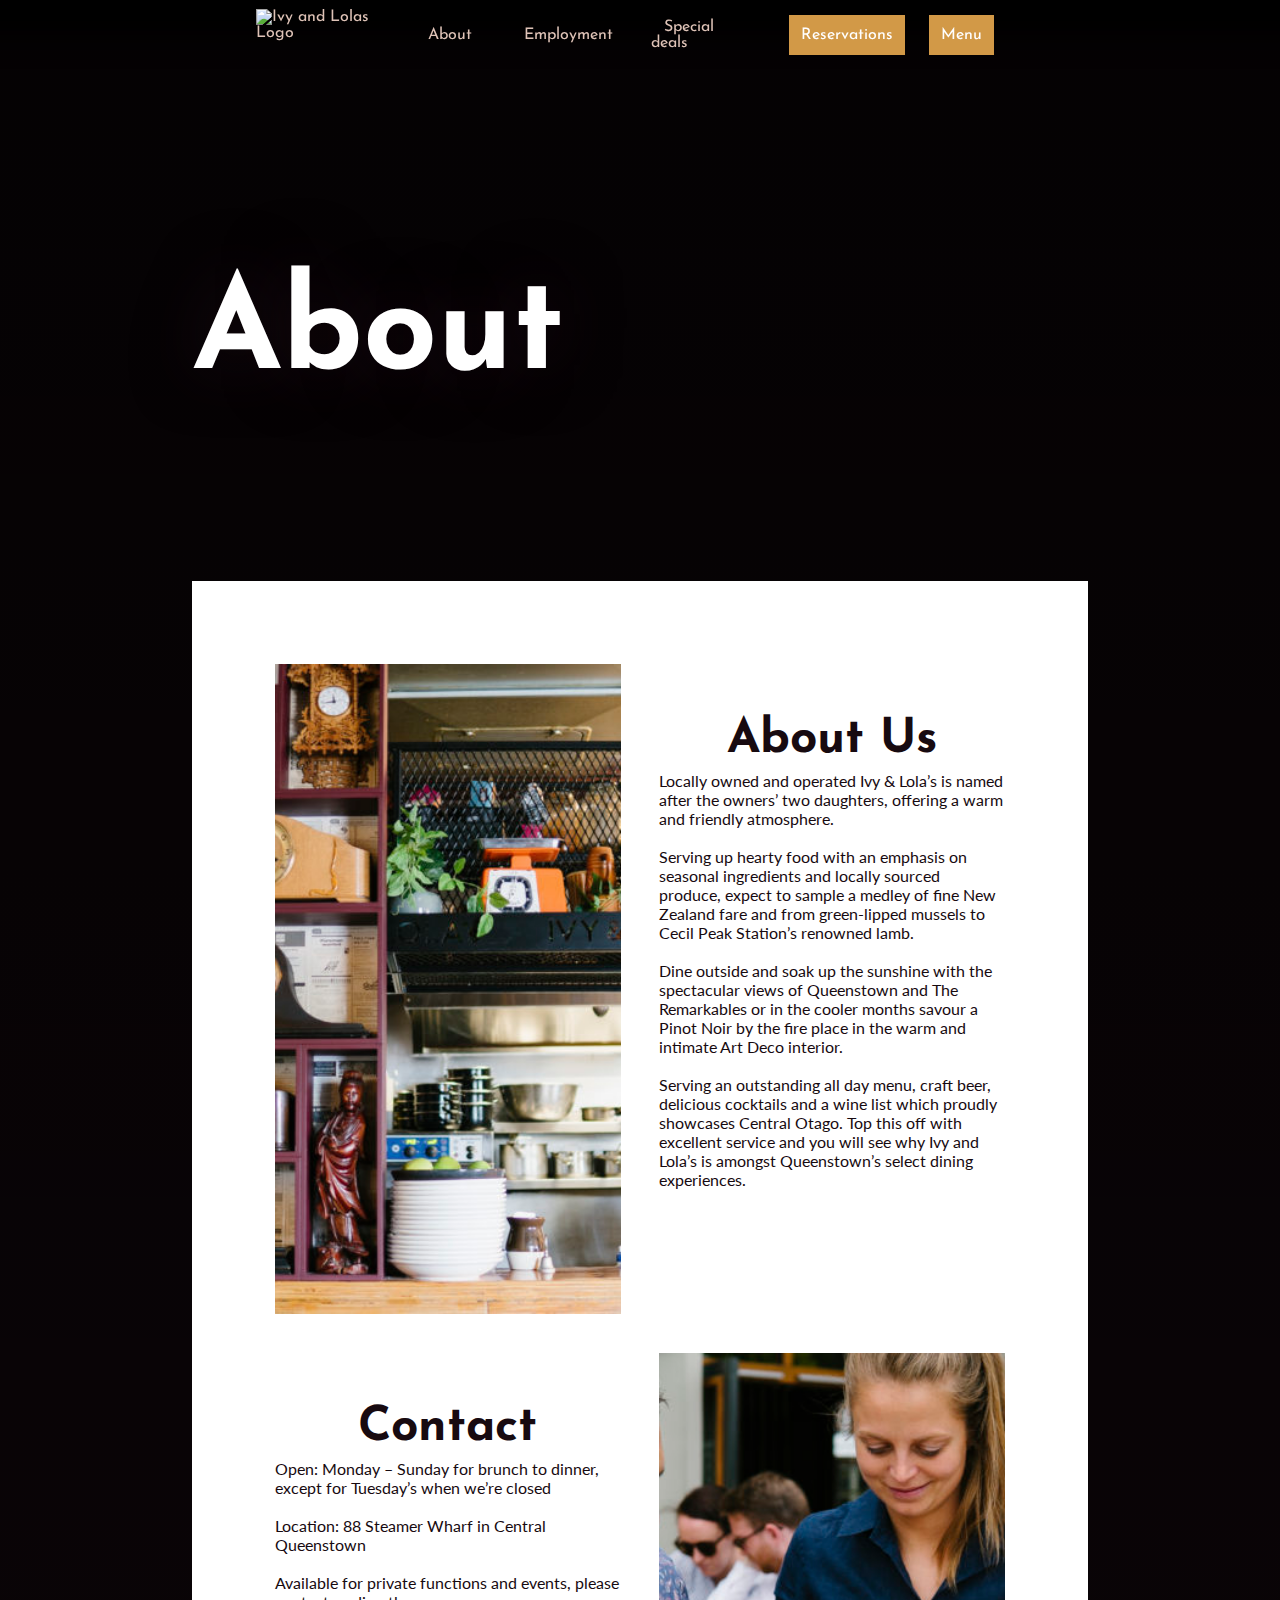
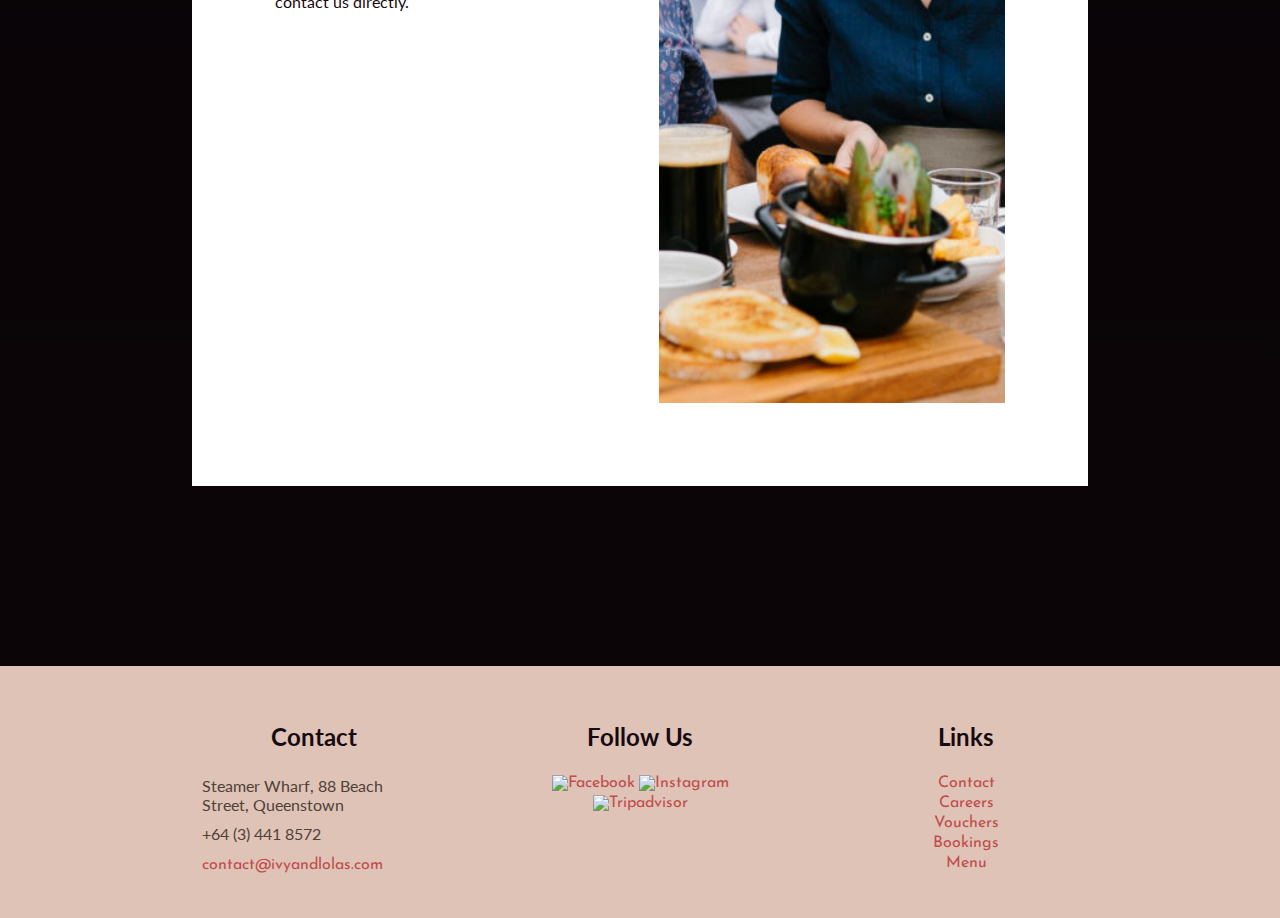
==== commit eb94d16d: "reworded footer links to be more consise." ====
--- a/about.html
+++ b/about.html
@@ -84,14 +84,14 @@
     </h2>
     <div class="subfootertext">
       <div class="fcpadding">
-        Address: Steamer Wharf,
+        Steamer Wharf,
 88 Beach Street, Queenstown
       </div>
       <div class="fcpadding">
-        Phone: +64 (3) 441 8572
+        +64 (3) 441 8572
       </div>
       <div class="fcpadding">
-        Email: <a href="mailto:contact@ivyandlolas.com"> contact@ivyandlolas.com</a>
+        <a href="mailto:contact@ivyandlolas.com">contact@ivyandlolas.com</a>
       </div>
     </div>
   </div>
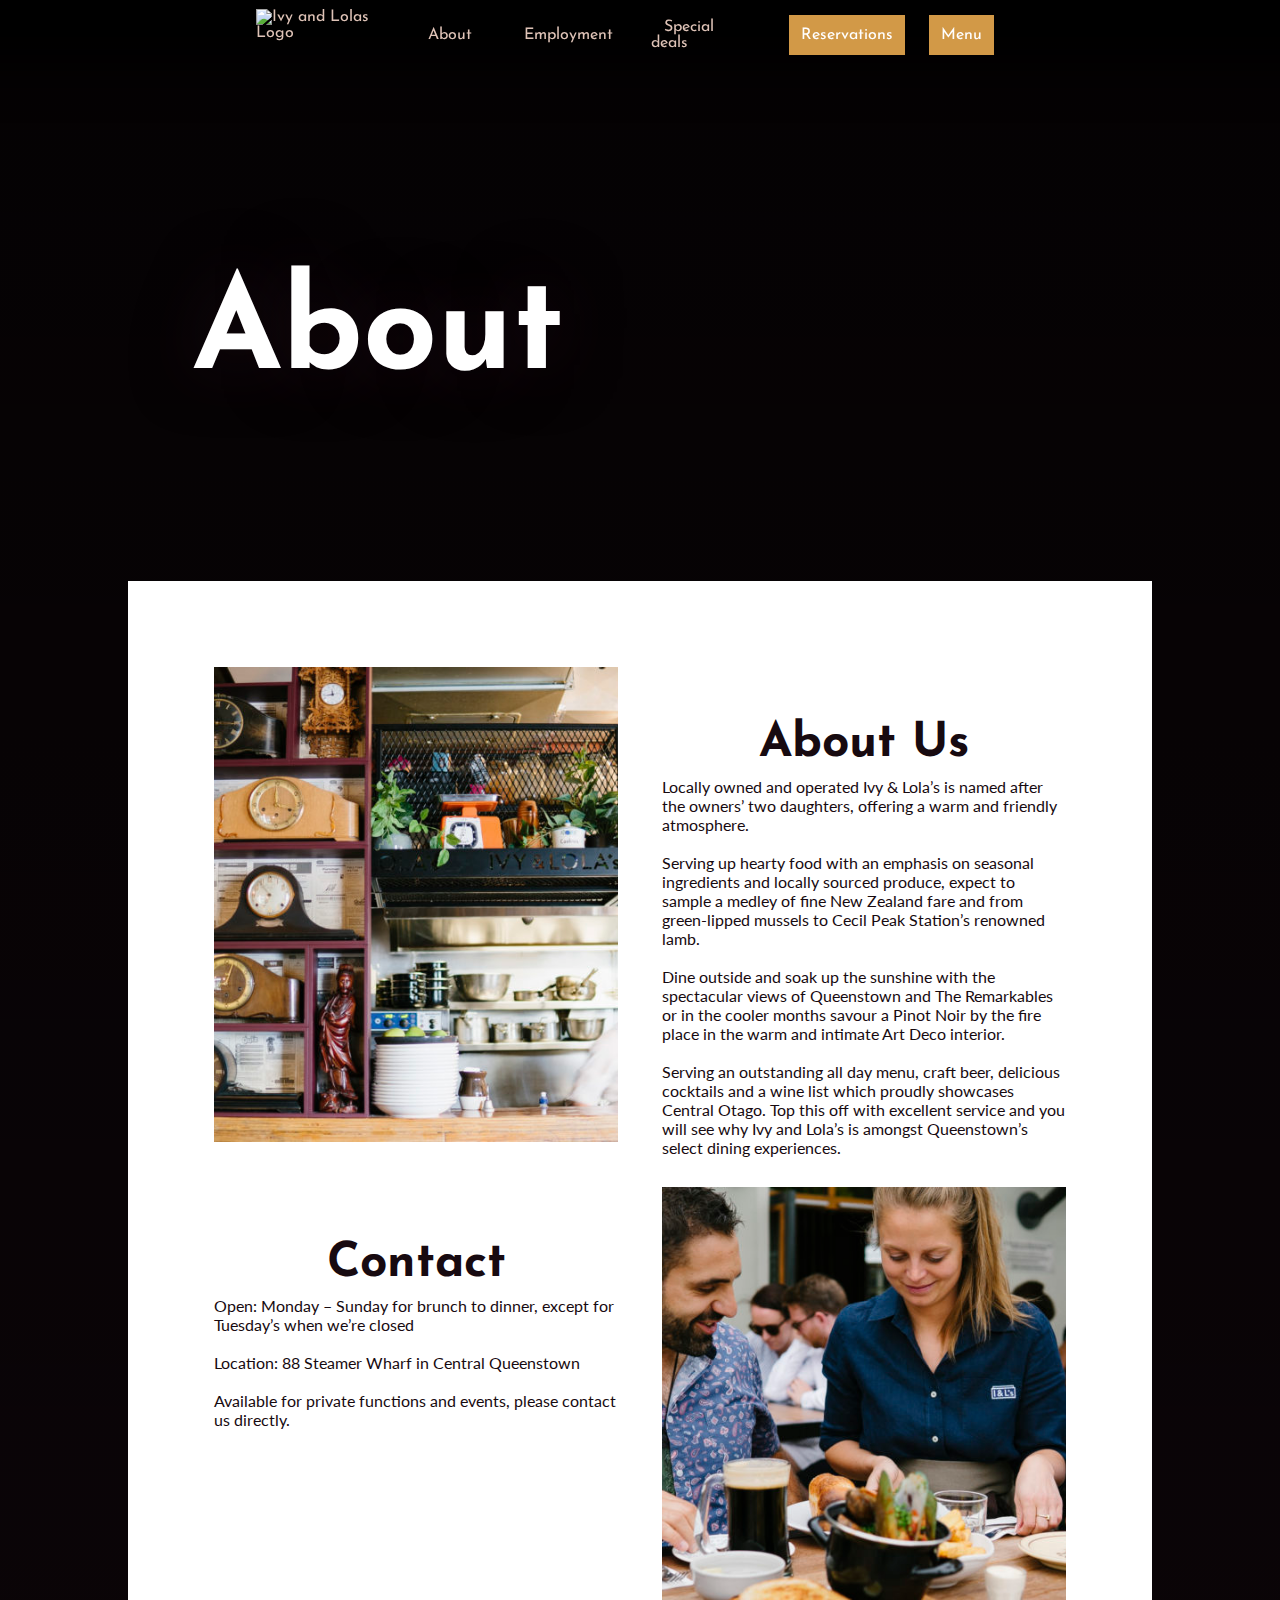
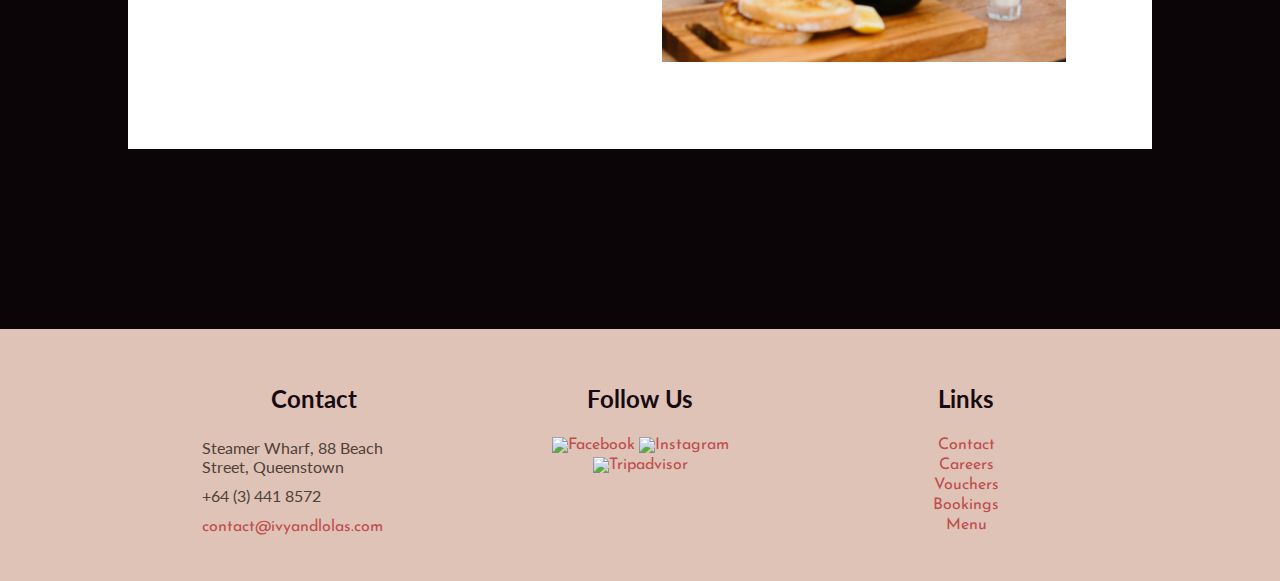
==== commit ee4e2d4a: "Link capitalisation for mobile." ====
--- a/about.html
+++ b/about.html
@@ -18,11 +18,11 @@
           <div id="block2">
             <div class="midnavtxt"><a href="about.html">About</a></div>
             <div class="midnavtxt"><a href="careers.html">Employment</a></div>
-            <div class="midnavtxt"><a href="Voucher.html">Special deals</a></div>
+            <div class="midnavtxt"><a href="voucher.html">Special deals</a></div>
           </div>
           <div id="block3">
-            <div class="cta"><a href="Book.html">Reservations</a></div>
-            <div class="cta"><a href="Menu.html">Menu</a></div>
+            <div class="cta"><a href="book.html">Reservations</a></div>
+            <div class="cta"><a href="menu.html">Menu</a></div>
           </div>
         </div>
       </nav>
@@ -111,10 +111,10 @@
     </h2>
     <div class="subfootertext">
       <a href="about.html">Contact</a><br>
-      <a href="Careers.html">Careers</a><br>
-      <a href="Voucher.html">Vouchers</a><br>
-      <a href="Book.html">Bookings</a><br>
-      <a href="Menu.html">Menu</a><br>
+      <a href="careers.html">Careers</a><br>
+      <a href="voucher.html">Vouchers</a><br>
+      <a href="book.html">Bookings</a><br>
+      <a href="menu.html">Menu</a><br>
     </div>
   </div>
 </footer>
--- a/style.css
+++ b/style.css
@@ -60,6 +60,7 @@
     hsla(0, 0%, 0%, 0.013) 92.9%,
     hsla(0, 0%, 0%, 0) 100%
     );
+    padding-bottom: 6vh;
     /*
             Used a website to generate a cubic gradient as the linear was too harsh in the middle, https://larsenwork.com/easing-gradients/
     */
@@ -547,16 +548,15 @@
 */
 .flexoverflow4x4 {
   width: 45%;
-  height: 650px;
+  height: 400px;
   margin: 2.5%;
 }
 .flexoverflow3wide {
   width: 28.33%;
-  height: 800px;
+  height: 830px;
   margin: 2.2%;
   display: flex;
   flex-direction: column;
-  justify-content: center;
   align-items: center;
   border: dotted var(--Black);
 }
@@ -564,21 +564,24 @@
   background: linear-gradient(180deg, rgba(255,255,255,0.1) 5%, rgba(255,255,255,0.2) 100%), url("Images/HeroImgWI.jpg");
   background-size: cover;
   background-position: center;
-  width: 93%;
-  height: 83%;
+  border: none;
 }
 #fof3w2{
   background: linear-gradient(180deg, rgba(255,255,255,0.1) 5%, rgba(255,255,255,0.2) 100%), url("Images/HeroImgDI.jpg");
   background-size: cover;
   background-position: center;
-  width: 93%;
-  height: 83%;
+  border: none;
 }
 .flexoverflow3wideitemtop {
   font-size: 200%;
   font-weight: 300;
   font-family: 'Josefin Sans', sans-serif;
   padding: 5vh 0;
+  display: flex;
+  justify-content: center;
+}
+.flexoverflow3wideitemtop img{
+  width: 95%;
 }
 .flexoverflow3wideitembottom {
   width: 80%;
@@ -607,7 +610,7 @@
   margin: 20vh 10%;
   display: flex;
   flex-wrap: wrap;
-  justify-content: flex-start;
+  justify-content: center;
   align-items: center;
 }
 #aboutimg1 {
@@ -646,6 +649,33 @@
 BELOW IS MEDIA QUERIES
 --------------------------------------------------------------------
 */
+@media screen and (max-width: 1200px) {
+  .flexoverflow4x4 {
+  height: 500px;
+}
+.midnavtxt {
+    padding: 0 0vw;
+}
+#containernav {
+  width: 80vw;
+}
+}
+@media screen and (max-width: 1680px) {
+.nondisplacedtxtboxcont .textbox {
+  width: 70vw;
+}
+}
+@media screen and (max-width: 1460px) {
+  .flexoverflow4x4 {
+    height: 475px;
+  }
+  #fof3w1 {
+    display: none;
+  }
+  .flexoverflow3wide {
+    width: 44%;
+  }
+}
 @media screen and (max-width: 885px) {
   footer {
     flex-direction: column;
@@ -699,6 +729,10 @@
 @media screen and (max-width: 872px) {
   .flexoverflow3wide {
     width: 100%;
+    height: fit-content;
+  }
+  .hidemq {
+    display: none;
   }
   .herotxt {
     padding: 20vh 0vw 0;
@@ -706,9 +740,6 @@
     text-align: center;
     width: 100vw;
   }
-  .flexoverflow3wideitemtop img{
-    width: 400px;
-  }
   .herosubtxt {
     padding-left: 2vw;
   }
@@ -721,9 +752,6 @@
   #sidemenu {
     display: none;
   }
-  .hidemq {
-    display: none;
-  }
   .textbox {
     width: 100vw;
     margin: 20vh 5vw;
